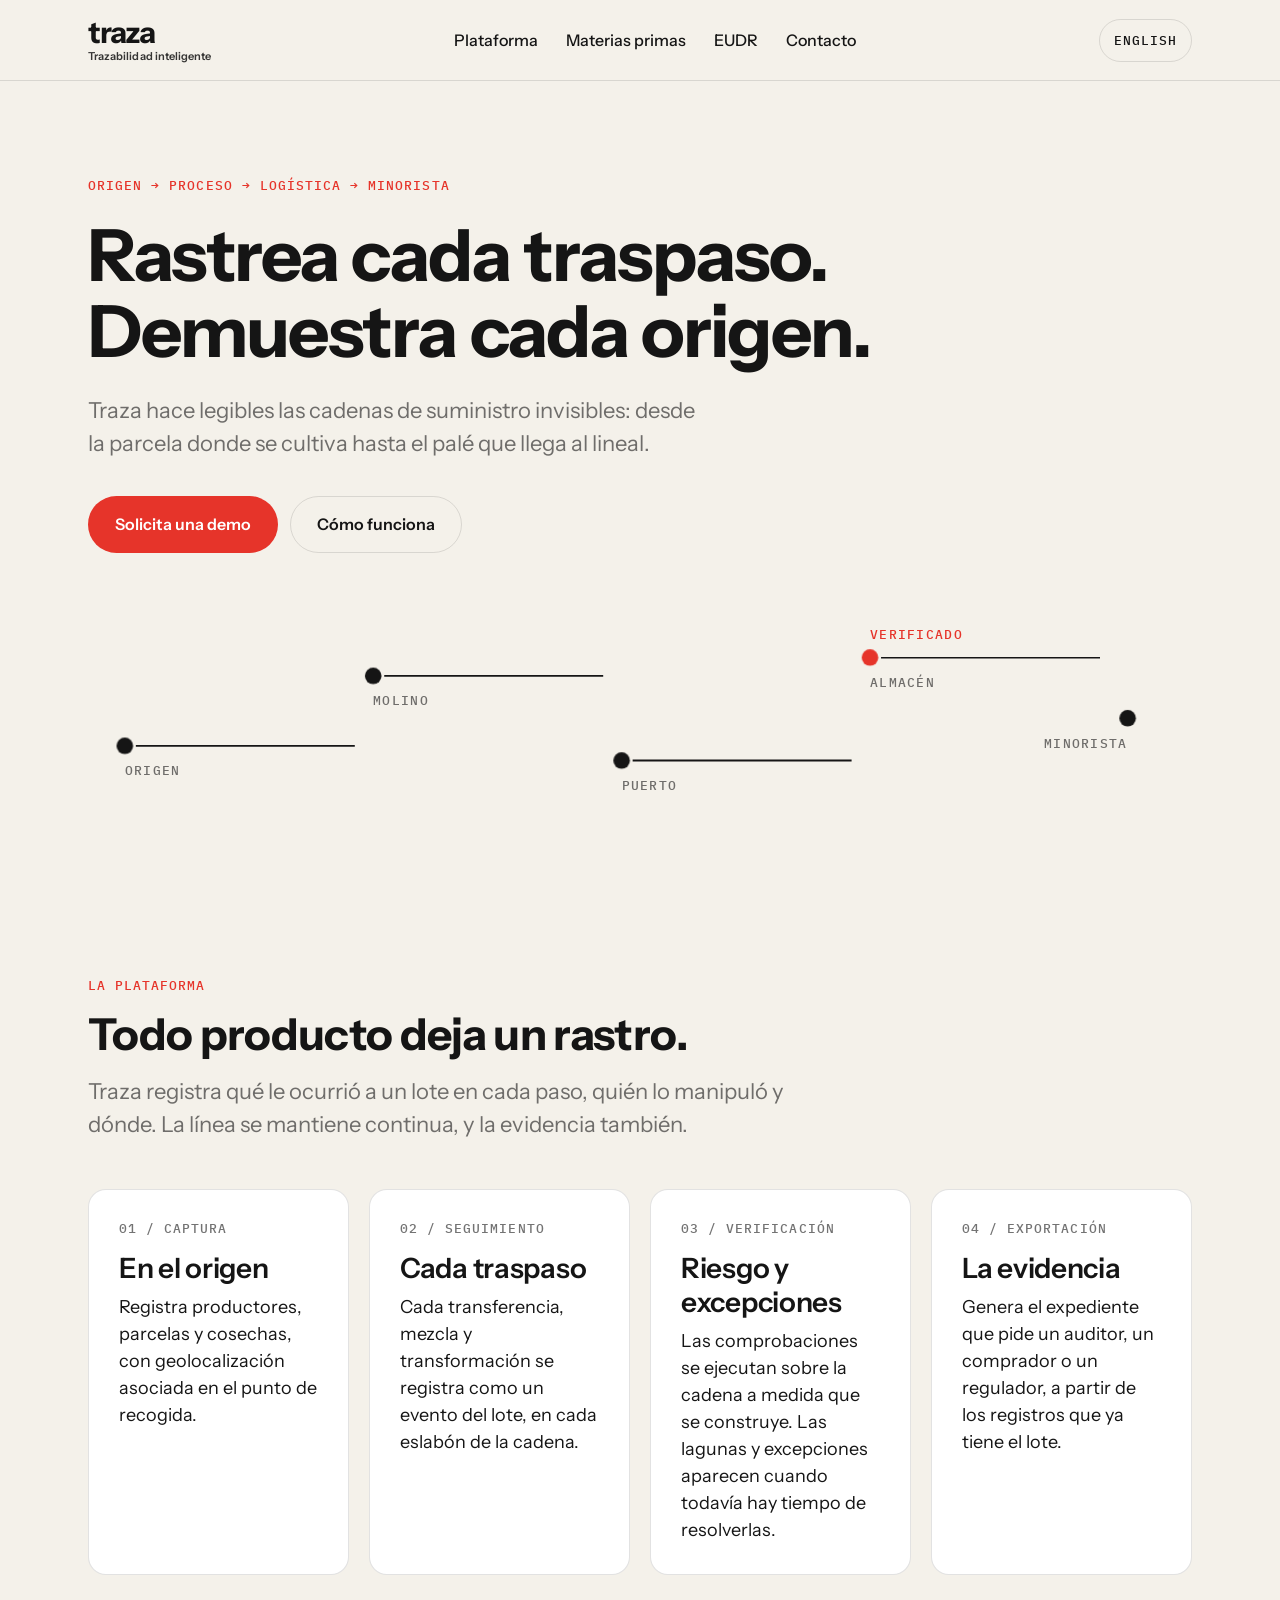
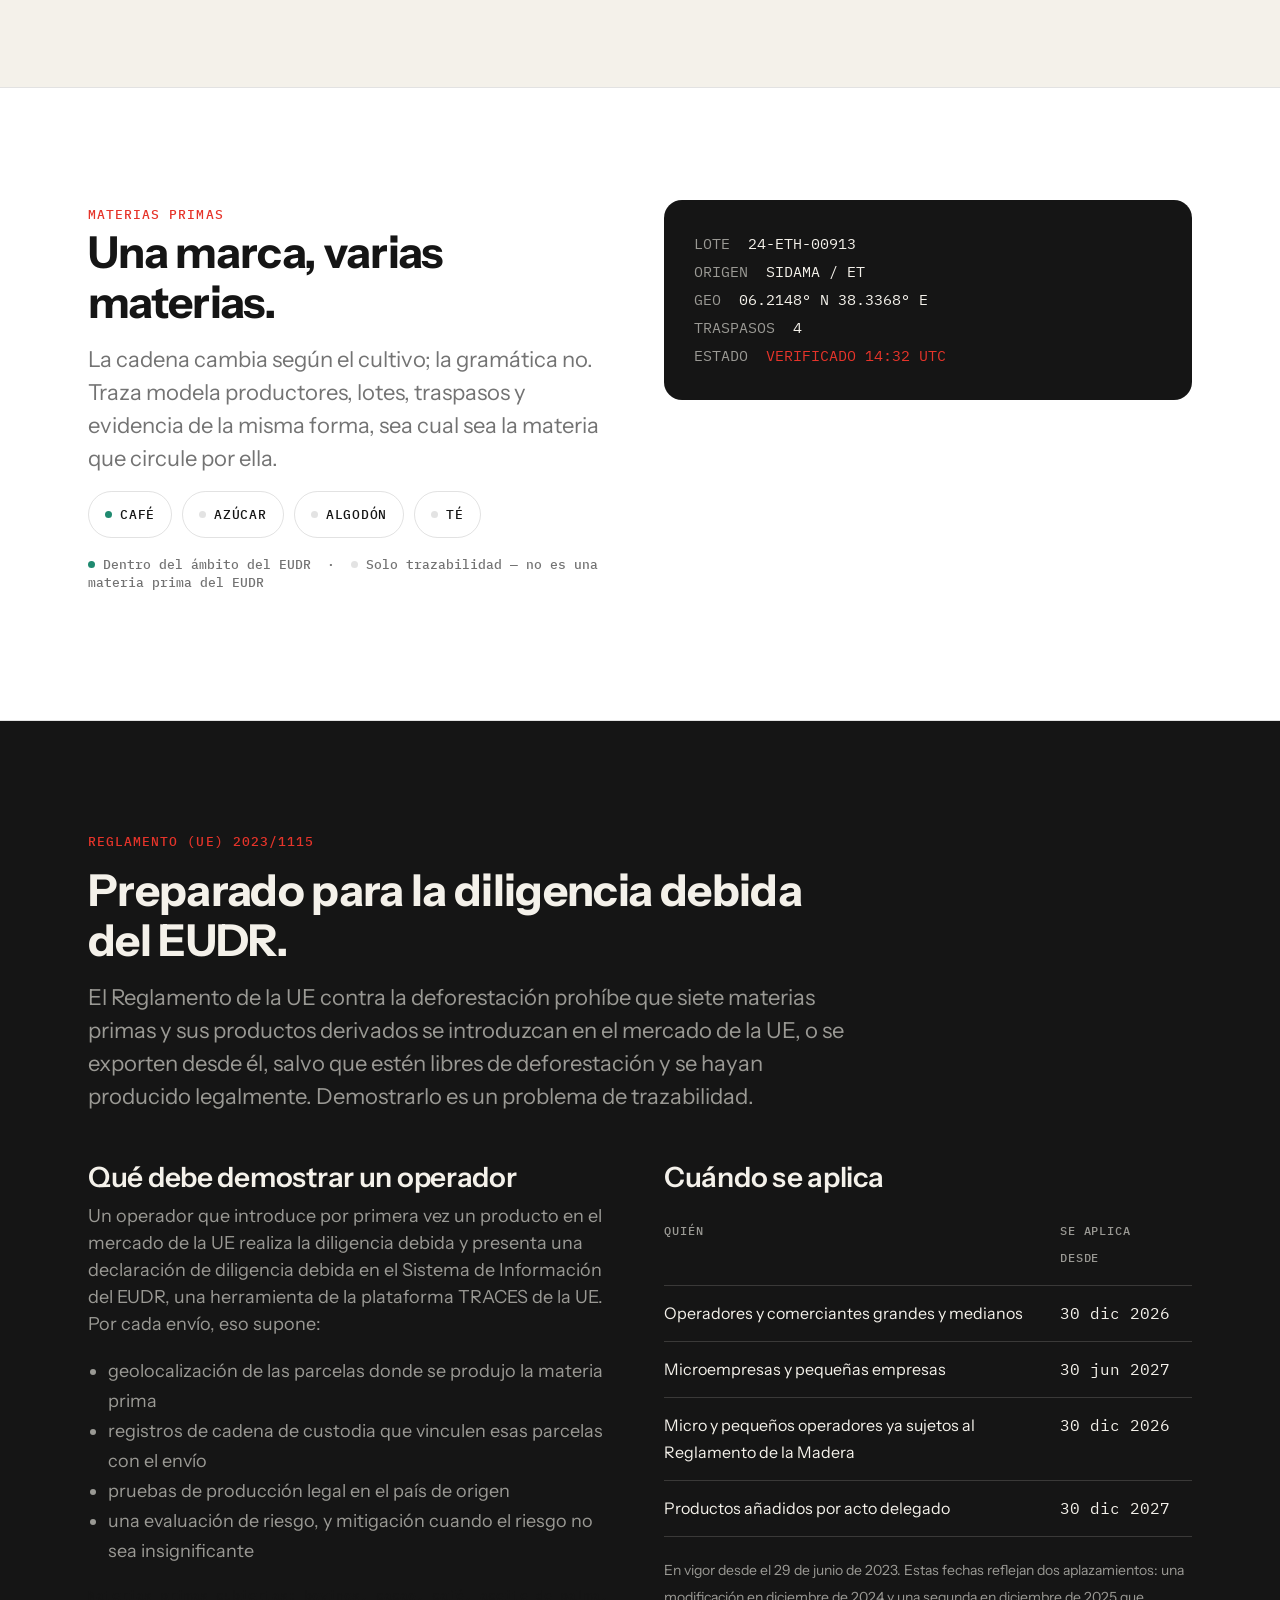
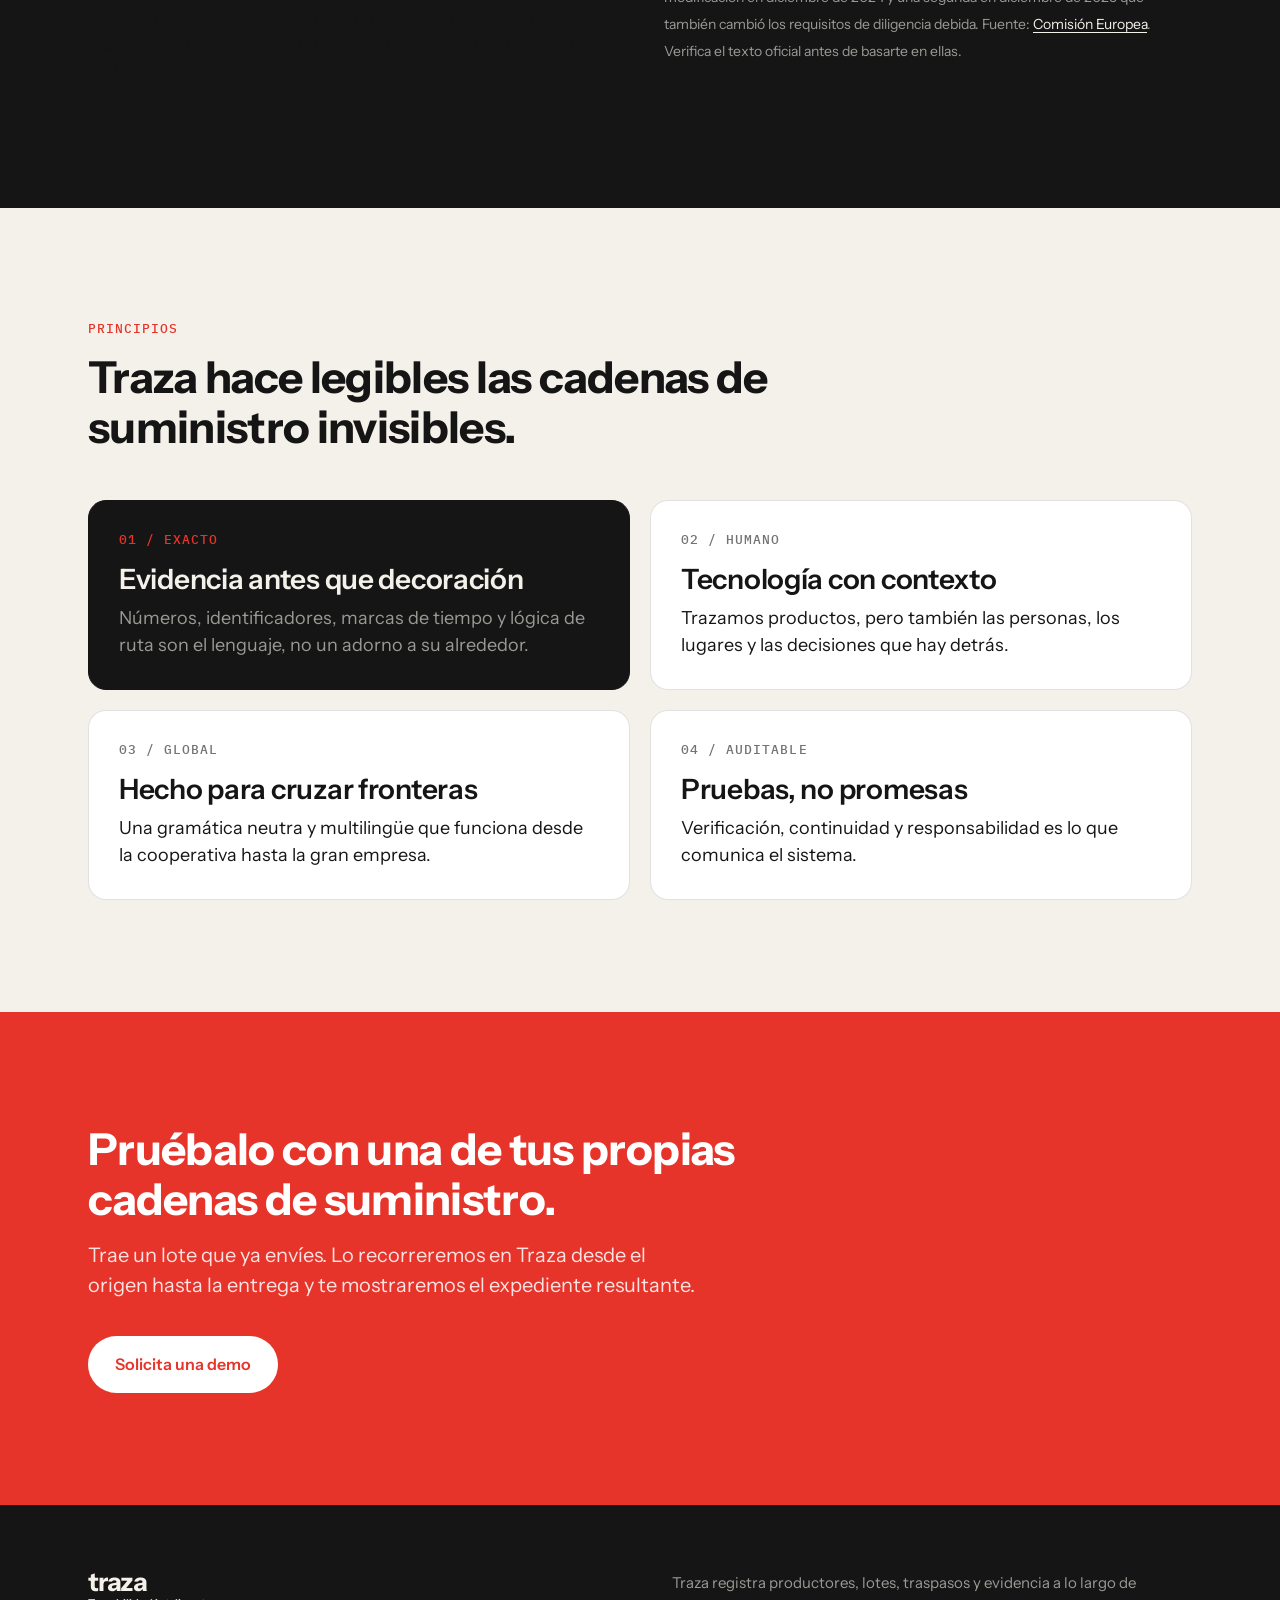
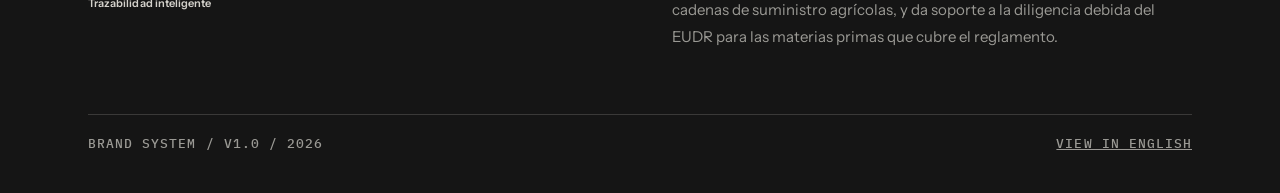
==== es/index.html @ 3a2958d3 "Add bilingual EN/ES site built on the v1.0 brand system Static, no build step. English at /, Spanish" ====
<!doctype html>
<html lang="es">
<head>
<meta charset="utf-8">
<meta name="viewport" content="width=device-width, initial-scale=1">
<title>Traza — Trazabilidad inteligente</title>
<meta name="description" content="Traza hace legibles las cadenas de suministro invisibles. Trazabilidad de producto para café, azúcar, algodón, té y más, con soporte para la diligencia debida del EUDR.">
<link rel="canonical" href="./">
<link rel="alternate" hreflang="es" href="./">
<link rel="alternate" hreflang="en" href="../">
<link rel="alternate" hreflang="x-default" href="../">
<link rel="preconnect" href="https://fonts.googleapis.com">
<link rel="preconnect" href="https://fonts.gstatic.com" crossorigin>
<link href="https://fonts.googleapis.com/css2?family=Instrument+Sans:wght@400;500;600;700&family=IBM+Plex+Mono:wght@400;500&display=swap" rel="stylesheet">
<link rel="stylesheet" href="../assets/traza.css">
</head>
<body>

<header class="nav">
  <div class="wrap nav__in">
    <a class="wordmark" href="./">traza<small>Trazabilidad inteligente</small></a>
    <nav class="nav__links">
      <a href="#plataforma">Plataforma</a>
      <a href="#materias">Materias primas</a>
      <a href="#eudr">EUDR</a>
      <a href="#contacto">Contacto</a>
    </nav>
    <a class="lang" href="../" hreflang="en" lang="en">English</a>
  </div>
</header>

<main>

  <section class="hero wrap">
    <span class="label label--red">Origen &rarr; Proceso &rarr; Log&iacute;stica &rarr; Minorista</span>
    <h1 class="display">Rastrea cada traspaso.<br>Demuestra cada origen.</h1>
    <p class="lede">Traza hace legibles las cadenas de suministro invisibles: desde la parcela donde se cultiva hasta el pal&eacute; que llega al lineal.</p>
    <div class="cta-row">
      <a class="btn btn--primary" href="#contacto">Solicita una demo</a>
      <a class="btn btn--ghost" href="#plataforma">C&oacute;mo funciona</a>
    </div>

    <div class="trace" aria-hidden="true">
      <svg viewBox="0 0 1200 200" role="presentation" preserveAspectRatio="xMidYMid meet">
        <g class="trace__g">
          <line class="trace__seg" x1="52" y1="140" x2="290" y2="140"/>
          <circle class="trace__node" cx="40" cy="140" r="9"/>
          <text class="trace__lbl" x="40" y="172">ORIGEN</text>
        </g>
        <g class="trace__g">
          <line class="trace__seg" x1="322" y1="64" x2="560" y2="64"/>
          <circle class="trace__node" cx="310" cy="64" r="9"/>
          <text class="trace__lbl" x="310" y="96">MOLINO</text>
        </g>
        <g class="trace__g">
          <line class="trace__seg" x1="592" y1="156" x2="830" y2="156"/>
          <circle class="trace__node" cx="580" cy="156" r="9"/>
          <text class="trace__lbl" x="580" y="188">PUERTO</text>
        </g>
        <g class="trace__g">
          <line class="trace__seg" x1="862" y1="44" x2="1100" y2="44"/>
          <circle class="trace__node trace__node--v" cx="850" cy="44" r="9"/>
          <text class="trace__lbl trace__lbl--v" x="850" y="24">VERIFICADO</text>
          <text class="trace__lbl" x="850" y="76">ALMAC&Eacute;N</text>
        </g>
        <g class="trace__g">
          <circle class="trace__node" cx="1130" cy="110" r="9"/>
          <text class="trace__lbl" x="1130" y="142" text-anchor="end">MINORISTA</text>
        </g>
      </svg>
    </div>
  </section>

  <section class="sec" id="plataforma">
    <div class="wrap">
      <div class="sec__head">
        <span class="label label--red">La plataforma</span>
        <h2>Todo producto deja un rastro.</h2>
        <p class="lede">Traza registra qu&eacute; le ocurri&oacute; a un lote en cada paso, qui&eacute;n lo manipul&oacute; y d&oacute;nde. La l&iacute;nea se mantiene continua, y la evidencia tambi&eacute;n.</p>
      </div>
      <div class="grid grid--4">
        <div class="card">
          <span class="label label--mut">01 / Captura</span>
          <h3>En el origen</h3>
          <p>Registra productores, parcelas y cosechas, con geolocalizaci&oacute;n asociada en el punto de recogida.</p>
        </div>
        <div class="card">
          <span class="label label--mut">02 / Seguimiento</span>
          <h3>Cada traspaso</h3>
          <p>Cada transferencia, mezcla y transformaci&oacute;n se registra como un evento del lote, en cada eslab&oacute;n de la cadena.</p>
        </div>
        <div class="card">
          <span class="label label--mut">03 / Verificaci&oacute;n</span>
          <h3>Riesgo y excepciones</h3>
          <p>Las comprobaciones se ejecutan sobre la cadena a medida que se construye. Las lagunas y excepciones aparecen cuando todav&iacute;a hay tiempo de resolverlas.</p>
        </div>
        <div class="card">
          <span class="label label--mut">04 / Exportaci&oacute;n</span>
          <h3>La evidencia</h3>
          <p>Genera el expediente que pide un auditor, un comprador o un regulador, a partir de los registros que ya tiene el lote.</p>
        </div>
      </div>
    </div>
  </section>

  <section class="sec" id="materias" style="background:#fff;border-top:1px solid var(--ink-12);border-bottom:1px solid var(--ink-12)">
    <div class="wrap">
      <div class="grid grid--2" style="gap:48px;align-items:start">
        <div>
          <span class="label label--red">Materias primas</span>
          <h2>Una marca, varias materias.</h2>
          <p class="lede">La cadena cambia seg&uacute;n el cultivo; la gram&aacute;tica no. Traza modela productores, lotes, traspasos y evidencia de la misma forma, sea cual sea la materia que circule por ella.</p>
          <div class="chips">
            <span class="chip"><span class="chip__dot dot--scope"></span>Caf&eacute;</span>
            <span class="chip"><span class="chip__dot dot--out"></span>Az&uacute;car</span>
            <span class="chip"><span class="chip__dot dot--out"></span>Algod&oacute;n</span>
            <span class="chip"><span class="chip__dot dot--out"></span>T&eacute;</span>
          </div>
          <p class="label label--mut" style="margin-top:18px;text-transform:none;letter-spacing:0">
            <span class="chip__dot dot--scope"></span>Dentro del &aacute;mbito del EUDR &nbsp;&middot;&nbsp;
            <span class="chip__dot dot--out"></span>Solo trazabilidad &mdash; no es una materia prima del EUDR
          </p>
        </div>
        <div class="evidence">
          <div><span class="k">LOTE</span> &nbsp;24-ETH-00913</div>
          <div><span class="k">ORIGEN</span> &nbsp;SIDAMA / ET</div>
          <div><span class="k">GEO</span> &nbsp;06.2148&deg; N 38.3368&deg; E</div>
          <div><span class="k">TRASPASOS</span> &nbsp;4</div>
          <div><span class="k">ESTADO</span> &nbsp;<span class="v">VERIFICADO 14:32 UTC</span></div>
        </div>
      </div>
    </div>
  </section>

  <section class="sec sec--dark" id="eudr">
    <div class="wrap">
      <div class="sec__head">
        <span class="label label--red">Reglamento (UE) 2023/1115</span>
        <h2>Preparado para la diligencia debida del EUDR.</h2>
        <p class="lede">El Reglamento de la UE contra la deforestaci&oacute;n proh&iacute;be que siete materias primas y sus productos derivados se introduzcan en el mercado de la UE, o se exporten desde &eacute;l, salvo que est&eacute;n libres de deforestaci&oacute;n y se hayan producido legalmente. Demostrarlo es un problema de trazabilidad.</p>
      </div>

      <div class="grid grid--2" style="gap:48px;align-items:start">
        <div>
          <h3>Qu&eacute; debe demostrar un operador</h3>
          <p style="color:var(--paper-60)">Un operador que introduce por primera vez un producto en el mercado de la UE realiza la diligencia debida y presenta una declaraci&oacute;n de diligencia debida en el Sistema de Informaci&oacute;n del EUDR, una herramienta de la plataforma TRACES de la UE. Por cada env&iacute;o, eso supone:</p>
          <ul style="color:var(--paper-60);padding-left:20px;line-height:30px">
            <li>geolocalizaci&oacute;n de las parcelas donde se produjo la materia prima</li>
            <li>registros de cadena de custodia que vinculen esas parcelas con el env&iacute;o</li>
            <li>pruebas de producci&oacute;n legal en el pa&iacute;s de origen</li>
            <li>una evaluaci&oacute;n de riesgo, y mitigaci&oacute;n cuando el riesgo no sea insignificante</li>
          </ul>
          <p class="label label--mut" style="text-transform:none;letter-spacing:0;line-height:24px">Materias primas cubiertas: bovinos, cacao, caf&eacute;, aceite de palma, caucho, soja y madera, adem&aacute;s de los productos derivados que figuran en el anexo I. De las materias anteriores, el caf&eacute; est&aacute; incluido.</p>
        </div>
        <div>
          <h3>Cu&aacute;ndo se aplica</h3>
          <table class="tbl">
            <thead><tr><th>Qui&eacute;n</th><th>Se aplica desde</th></tr></thead>
            <tbody>
              <tr><td>Operadores y comerciantes grandes y medianos</td><td>30 dic 2026</td></tr>
              <tr><td>Microempresas y peque&ntilde;as empresas</td><td>30 jun 2027</td></tr>
              <tr><td>Micro y peque&ntilde;os operadores ya sujetos al Reglamento de la Madera</td><td>30 dic 2026</td></tr>
              <tr><td>Productos a&ntilde;adidos por acto delegado</td><td>30 dic 2027</td></tr>
            </tbody>
          </table>
          <p class="src" style="margin-top:20px">En vigor desde el 29 de junio de 2023. Estas fechas reflejan dos aplazamientos: una modificaci&oacute;n en diciembre de 2024 y una segunda en diciembre de 2025 que tambi&eacute;n cambi&oacute; los requisitos de diligencia debida. Fuente: <a href="https://environment.ec.europa.eu/topics/forests/deforestation/regulation-deforestation-free-products_en">Comisi&oacute;n Europea</a>. Verifica el texto oficial antes de basarte en ellas.</p>
        </div>
      </div>
    </div>
  </section>

  <section class="sec">
    <div class="wrap">
      <div class="sec__head">
        <span class="label label--red">Principios</span>
        <h2>Traza hace legibles las cadenas de suministro invisibles.</h2>
      </div>
      <div class="grid grid--2">
        <div class="card card--ink">
          <span class="label label--red">01 / Exacto</span>
          <h3>Evidencia antes que decoraci&oacute;n</h3>
          <p style="color:var(--paper-60)">N&uacute;meros, identificadores, marcas de tiempo y l&oacute;gica de ruta son el lenguaje, no un adorno a su alrededor.</p>
        </div>
        <div class="card">
          <span class="label label--mut">02 / Humano</span>
          <h3>Tecnolog&iacute;a con contexto</h3>
          <p>Trazamos productos, pero tambi&eacute;n las personas, los lugares y las decisiones que hay detr&aacute;s.</p>
        </div>
        <div class="card">
          <span class="label label--mut">03 / Global</span>
          <h3>Hecho para cruzar fronteras</h3>
          <p>Una gram&aacute;tica neutra y multiling&uuml;e que funciona desde la cooperativa hasta la gran empresa.</p>
        </div>
        <div class="card">
          <span class="label label--mut">04 / Auditable</span>
          <h3>Pruebas, no promesas</h3>
          <p>Verificaci&oacute;n, continuidad y responsabilidad es lo que comunica el sistema.</p>
        </div>
      </div>
    </div>
  </section>

  <section class="sec sec--red" id="contacto">
    <div class="wrap">
      <h2 style="max-width:760px">Pru&eacute;balo con una de tus propias cadenas de suministro.</h2>
      <p style="max-width:620px;font-size:20px;line-height:30px;color:rgba(255,255,255,0.86)">Trae un lote que ya env&iacute;es. Lo recorreremos en Traza desde el origen hasta la entrega y te mostraremos el expediente resultante.</p>
      <div class="cta-row">
        <a class="btn" style="background:#fff;color:var(--traza-red)" href="mailto:hello@traza.example?subject=Solicitud%20de%20demo%20de%20Traza">Solicita una demo</a>
      </div>
    </div>
  </section>

</main>

<footer class="foot">
  <div class="wrap">
    <div class="foot__in">
      <div>
        <span class="wordmark" style="font-size:26px">traza<small>Trazabilidad inteligente</small></span>
      </div>
      <p class="foot__note">Traza registra productores, lotes, traspasos y evidencia a lo largo de cadenas de suministro agr&iacute;colas, y da soporte a la diligencia debida del EUDR para las materias primas que cubre el reglamento.</p>
    </div>
    <div class="foot__bar">
      <span class="label" style="color:var(--paper-60)">Brand system / v1.0 / 2026</span>
      <span class="label"><a href="../" hreflang="en" lang="en" style="color:var(--paper-60)">View in English</a></span>
    </div>
  </div>
</footer>

</body>
</html>
---- assets/traza.css ----
/* TRAZA — brand system v1.0 (2026)
   Colour, type scale and the Trace Line device follow the supplied deck. */

:root {
  --traza-red: #E6342A;
  --ink:       #151515;
  --paper:     #F4F1EA;
  --cobalt:    #2452FF;
  --teal:      #1F8A70;
  --ochre:     #C6922E;

  --ink-60: rgba(21, 21, 21, 0.60);
  --ink-12: rgba(21, 21, 21, 0.12);
  --paper-60: rgba(244, 241, 234, 0.60);
  --paper-16: rgba(244, 241, 234, 0.16);

  --sans: "Instrument Sans", system-ui, -apple-system, "Segoe UI", sans-serif;
  --mono: "IBM Plex Mono", ui-monospace, "SF Mono", Menlo, monospace;

  --gutter: 16px;
  --maxw: 1200px;
}

@media (min-width: 768px) { :root { --gutter: 48px; } }

*, *::before, *::after { box-sizing: border-box; }

html { -webkit-text-size-adjust: 100%; }

body {
  margin: 0;
  background: var(--paper);
  color: var(--ink);
  font-family: var(--sans);
  font-size: 18px;
  line-height: 27px;
  font-weight: 400;
  -webkit-font-smoothing: antialiased;
}

.wrap { max-width: var(--maxw); margin: 0 auto; padding: 0 var(--gutter); }

/* ---------- type scale: display 72/76, h1 44/50, h2 28/34, body 18/27, label 13/18 */

.display {
  font-size: clamp(40px, 7.4vw, 72px);
  line-height: 1.06;
  font-weight: 700;
  letter-spacing: -0.02em;
  margin: 0;
}

h2 {
  font-size: clamp(32px, 4.4vw, 44px);
  line-height: 1.14;
  font-weight: 700;
  letter-spacing: -0.015em;
  margin: 0 0 16px;
}

h3 {
  font-size: clamp(22px, 2.6vw, 28px);
  line-height: 1.21;
  font-weight: 600;
  letter-spacing: -0.01em;
  margin: 0 0 8px;
}

p { margin: 0 0 16px; }
.lede { font-size: clamp(19px, 2.1vw, 22px); line-height: 1.5; color: var(--ink-60); }

.label {
  font-family: var(--mono);
  font-size: 13px;
  line-height: 18px;
  font-weight: 500;
  letter-spacing: 0.08em;
  text-transform: uppercase;
}

.label--red { color: var(--traza-red); }
.label--mut { color: var(--ink-60); }

/* ---------- wordmark */

.wordmark {
  font-family: var(--sans);
  font-weight: 700;
  font-size: 30px;
  line-height: 1;
  letter-spacing: -0.035em;
  text-decoration: none;
  color: inherit;
  display: inline-block;
}

.wordmark small {
  display: block;
  font-size: 11px;
  font-weight: 600;
  letter-spacing: 0.005em;
  margin-top: 3px;
  opacity: 0.85;
}

/* ---------- nav */

.nav {
  position: sticky; top: 0; z-index: 20;
  background: var(--paper);
  border-bottom: 1px solid var(--ink-12);
}

.nav__in {
  display: flex; align-items: center; justify-content: space-between;
  gap: 24px; padding-top: 18px; padding-bottom: 18px;
}

.nav__links { display: none; gap: 28px; align-items: center; }
@media (min-width: 900px) { .nav__links { display: flex; } }

.nav__links a {
  color: var(--ink); text-decoration: none;
  font-size: 16px; font-weight: 500;
}
.nav__links a:hover { color: var(--traza-red); }

.lang {
  font-family: var(--mono); font-size: 13px; font-weight: 500;
  letter-spacing: 0.08em; text-transform: uppercase;
  border: 1px solid var(--ink-12); border-radius: 999px;
  padding: 7px 14px; text-decoration: none; color: var(--ink);
  white-space: nowrap;
}
.lang:hover { border-color: var(--traza-red); color: var(--traza-red); }

/* ---------- sections */

.sec { padding: clamp(64px, 10vw, 112px) 0; }
.sec--dark { background: var(--ink); color: var(--paper); }
.sec--dark h2, .sec--dark h3 { color: var(--paper); }
.sec--dark .lede { color: var(--paper-60); }
.sec--red { background: var(--traza-red); color: #fff; }
.sec--red h2 { color: #fff; }

.sec__head { max-width: 760px; margin-bottom: 48px; }
.sec__head .label { margin-bottom: 14px; display: block; }

/* ---------- hero */

.hero { padding-top: clamp(56px, 9vw, 96px); padding-bottom: clamp(40px, 6vw, 64px); }
.hero .label { display: block; margin-bottom: 22px; }
.hero .lede { max-width: 620px; margin-top: 24px; }

.cta-row { display: flex; flex-wrap: wrap; gap: 12px; margin-top: 36px; }

.btn {
  display: inline-block; text-decoration: none;
  font-size: 16px; font-weight: 600;
  padding: 14px 26px; border-radius: 999px;
  border: 1px solid transparent;
}
.btn--primary { background: var(--traza-red); color: #fff; }
.btn--primary:hover { background: #c9281f; }
.btn--ghost { border-color: var(--ink-12); color: var(--ink); }
.btn--ghost:hover { border-color: var(--ink); }

/* ---------- the trace line */

.trace { margin-top: clamp(40px, 6vw, 64px); }
.trace svg { width: 100%; height: auto; display: block; overflow: visible; }

.trace__seg { stroke: var(--ink); stroke-width: 2; }
.sec--dark .trace__seg { stroke: var(--paper); }

.trace__node { fill: var(--ink); }
.sec--dark .trace__node { fill: var(--paper); }
.trace__node--v { fill: var(--traza-red); }

.trace__lbl {
  font-family: var(--mono); font-size: 14px; font-weight: 500;
  letter-spacing: 0.1em; fill: var(--ink-60);
}

/* the svg scales with its container, so small screens need larger user units */
@media (max-width: 760px) {
  .trace__lbl { font-size: 24px; }
  .trace__node { r: 16px; }
  .trace__seg { stroke-width: 4; }
}
.sec--dark .trace__lbl { fill: var(--paper-60); }
.trace__lbl--v { fill: var(--traza-red); }

@media (prefers-reduced-motion: no-preference) {
  .trace__seg { stroke-dasharray: 240; stroke-dashoffset: 240; animation: draw 1.1s ease-out forwards; }
  .trace__node { opacity: 0; animation: pop 0.45s ease-out forwards; }
  .trace__g:nth-child(1) .trace__seg { animation-delay: 0.05s } .trace__g:nth-child(1) .trace__node { animation-delay: 0.00s }
  .trace__g:nth-child(2) .trace__seg { animation-delay: 0.30s } .trace__g:nth-child(2) .trace__node { animation-delay: 0.25s }
  .trace__g:nth-child(3) .trace__seg { animation-delay: 0.55s } .trace__g:nth-child(3) .trace__node { animation-delay: 0.50s }
  .trace__g:nth-child(4) .trace__seg { animation-delay: 0.80s } .trace__g:nth-child(4) .trace__node { animation-delay: 0.75s }
  .trace__g:nth-child(5) .trace__node { animation-delay: 1.00s }
}
@keyframes draw { to { stroke-dashoffset: 0; } }
@keyframes pop { to { opacity: 1; } }

/* ---------- grids and cards */

.grid { display: grid; gap: 20px; grid-template-columns: 1fr; }
@media (min-width: 700px) { .grid--2 { grid-template-columns: repeat(2, 1fr); } }
@media (min-width: 900px) { .grid--4 { grid-template-columns: repeat(4, 1fr); } }

.card {
  background: #fff; border-radius: 18px; padding: 30px;
  border: 1px solid var(--ink-12);
}
.card .label { display: block; margin-bottom: 14px; }
.card p:last-child { margin-bottom: 0; }

.sec--dark .card { background: #1f1f1f; border-color: var(--paper-16); }
.card--ink { background: var(--ink); color: var(--paper); border-color: var(--ink); }
.card--ink h3 { color: var(--paper); }

/* ---------- commodity chips */

.chips { display: flex; flex-wrap: wrap; gap: 10px; margin-top: 8px; }
.chip {
  font-family: var(--mono); font-size: 13px; font-weight: 500;
  letter-spacing: 0.06em; text-transform: uppercase;
  border: 1px solid var(--ink-12); border-radius: 999px; padding: 9px 16px;
}
.chip__dot { display: inline-block; width: 7px; height: 7px; border-radius: 50%; margin-right: 8px; vertical-align: 1px; }
.dot--scope { background: var(--teal); }
.dot--out   { background: var(--ink-12); }
.sec--dark .chip { border-color: var(--paper-16); }

/* ---------- evidence block */

.evidence {
  background: var(--ink); color: var(--paper);
  border-radius: 18px; padding: 30px;
  font-family: var(--mono); font-size: 15px; line-height: 28px;
}
.evidence .k { color: var(--paper-60); }
.evidence .v { color: var(--traza-red); }

/* ---------- table */

.tbl { width: 100%; border-collapse: collapse; margin-top: 8px; font-size: 16px; }
.tbl th, .tbl td { text-align: left; padding: 14px 16px 14px 0; border-bottom: 1px solid var(--paper-16); vertical-align: top; }
.tbl th { font-family: var(--mono); font-size: 12px; font-weight: 500; letter-spacing: 0.08em; text-transform: uppercase; color: var(--paper-60); }
.tbl td:last-child { font-family: var(--mono); white-space: nowrap; }

/* ---------- footer */

.foot { background: var(--ink); color: var(--paper); padding: 64px 0 40px; }
.foot a { color: var(--paper); }
.foot__in { display: flex; flex-wrap: wrap; gap: 32px; justify-content: space-between; align-items: flex-start; }
.foot__note { color: var(--paper-60); font-size: 15px; max-width: 520px; }
.foot__bar { margin-top: 48px; padding-top: 20px; border-top: 1px solid var(--paper-16); display: flex; flex-wrap: wrap; gap: 16px; justify-content: space-between; }

.src { color: var(--paper-60); font-size: 14px; }
.src a { color: var(--paper); text-decoration: underline; text-underline-offset: 3px; }

:focus-visible { outline: 3px solid var(--traza-red); outline-offset: 3px; border-radius: 4px; }
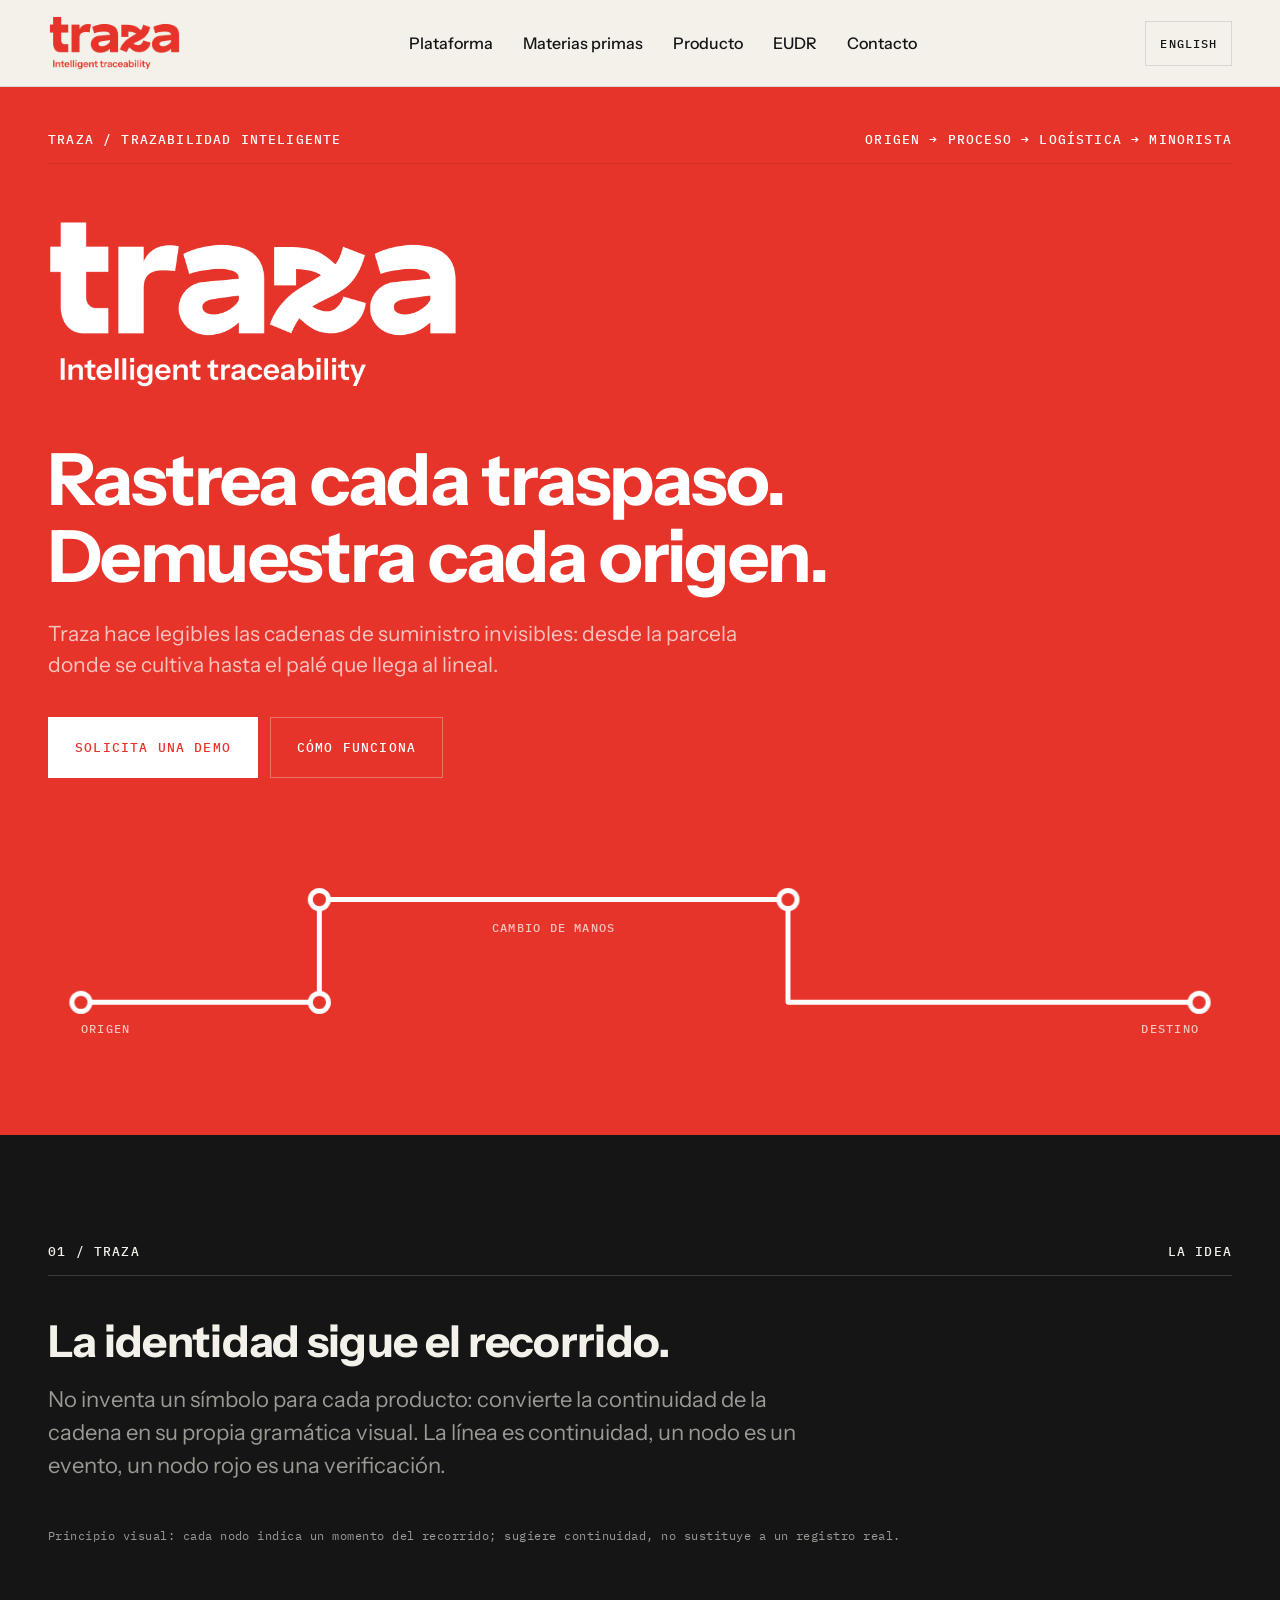
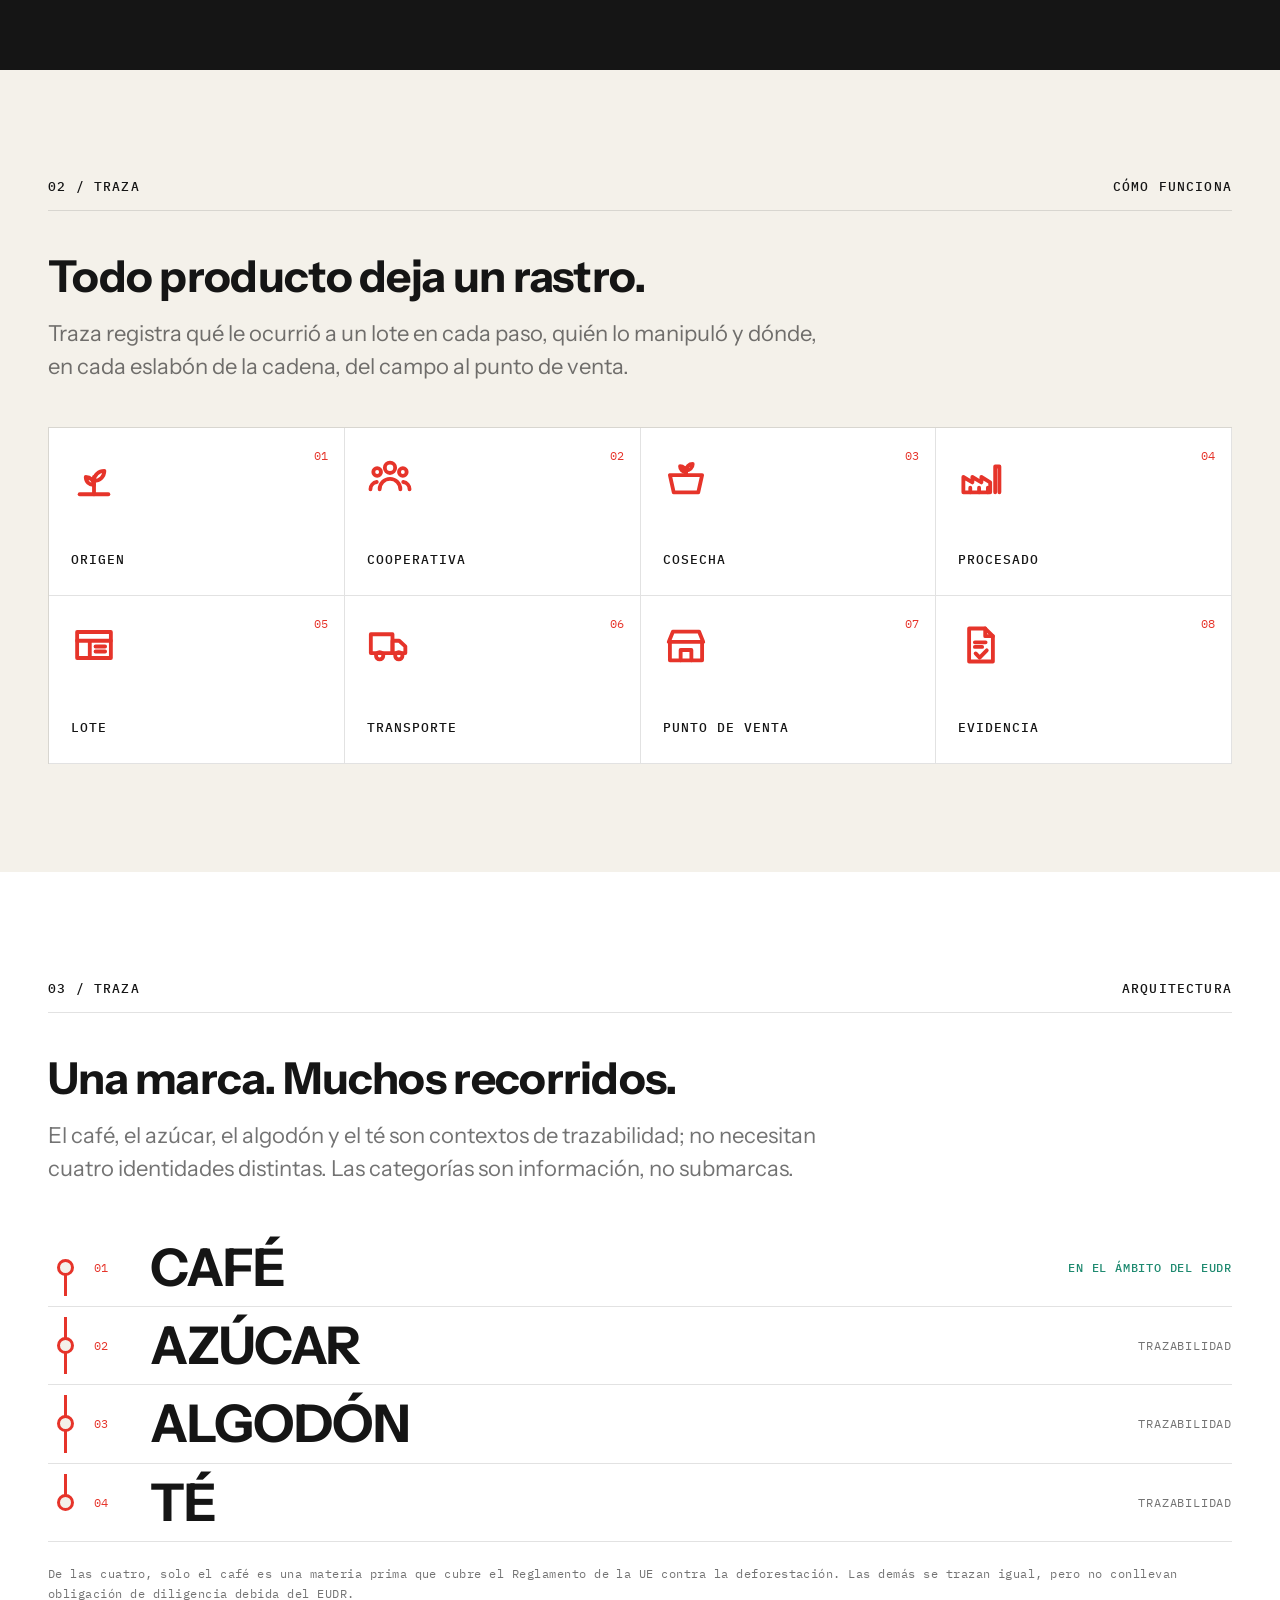
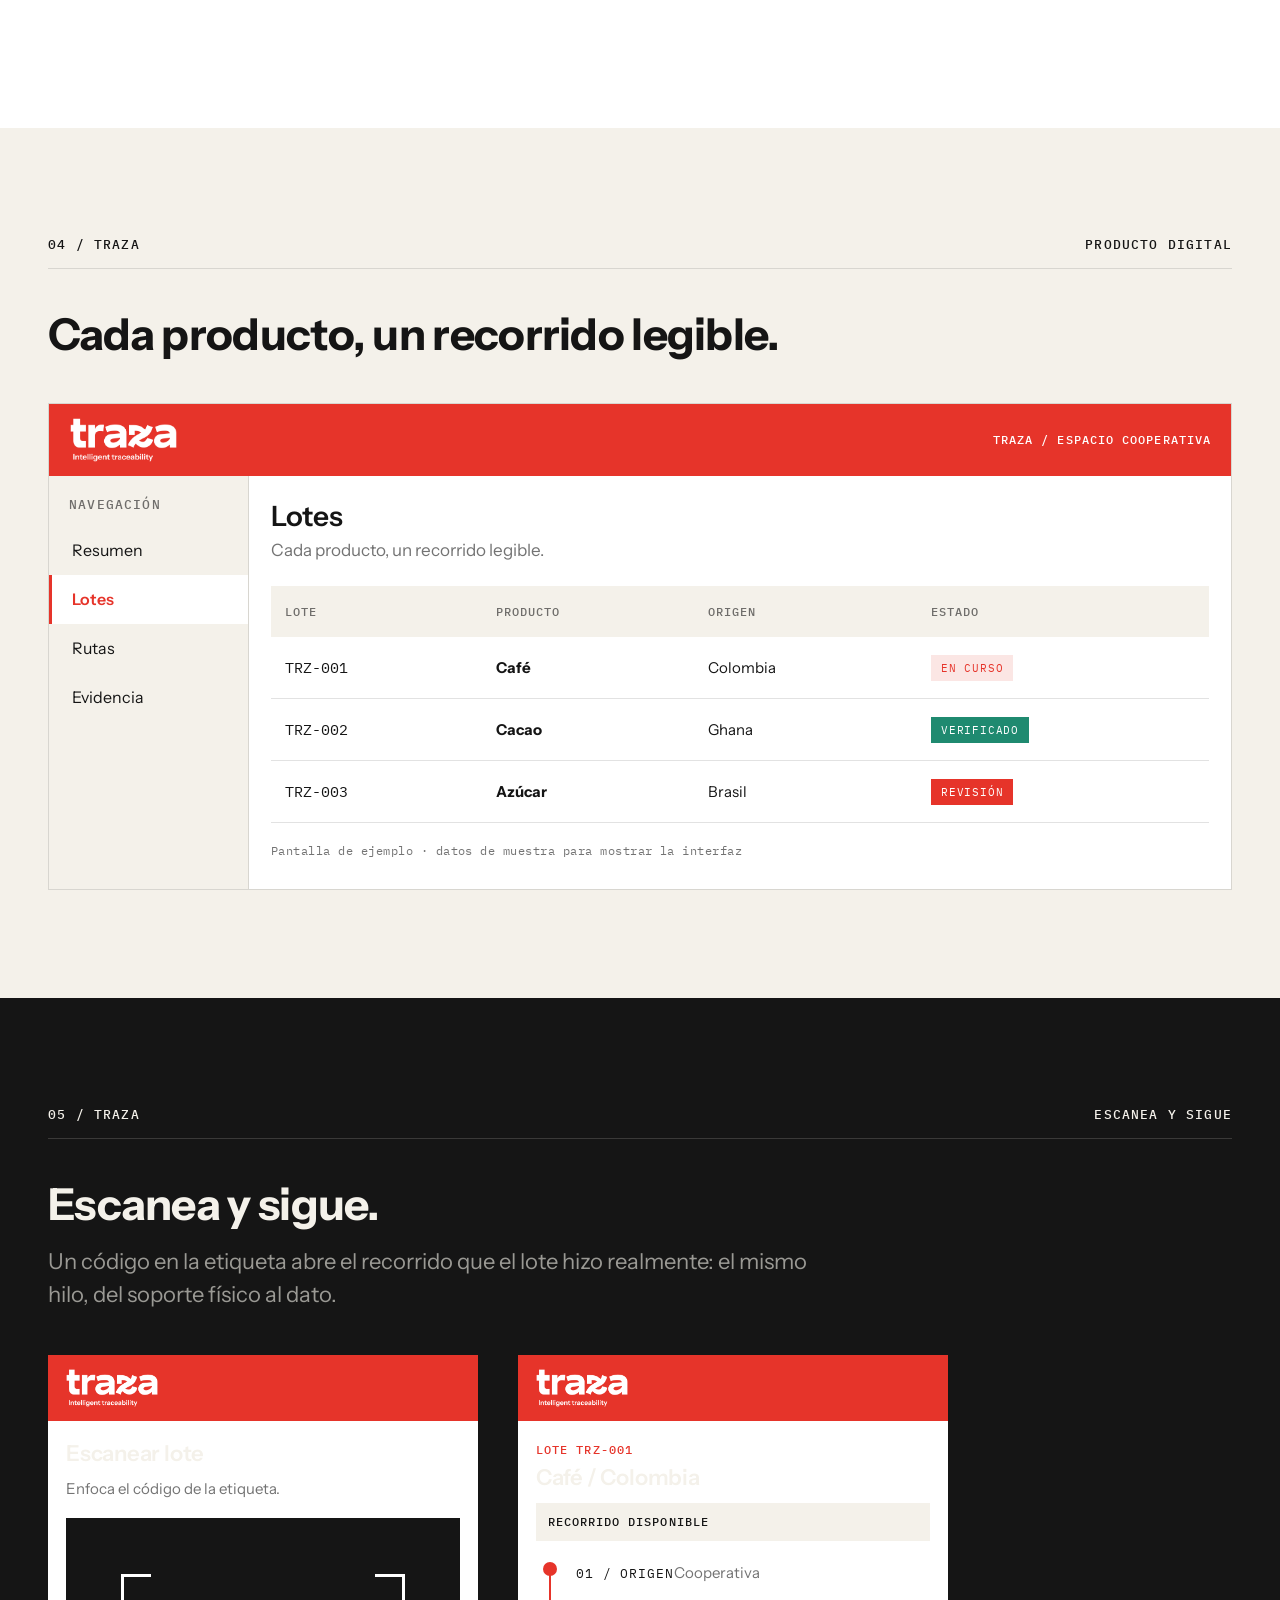
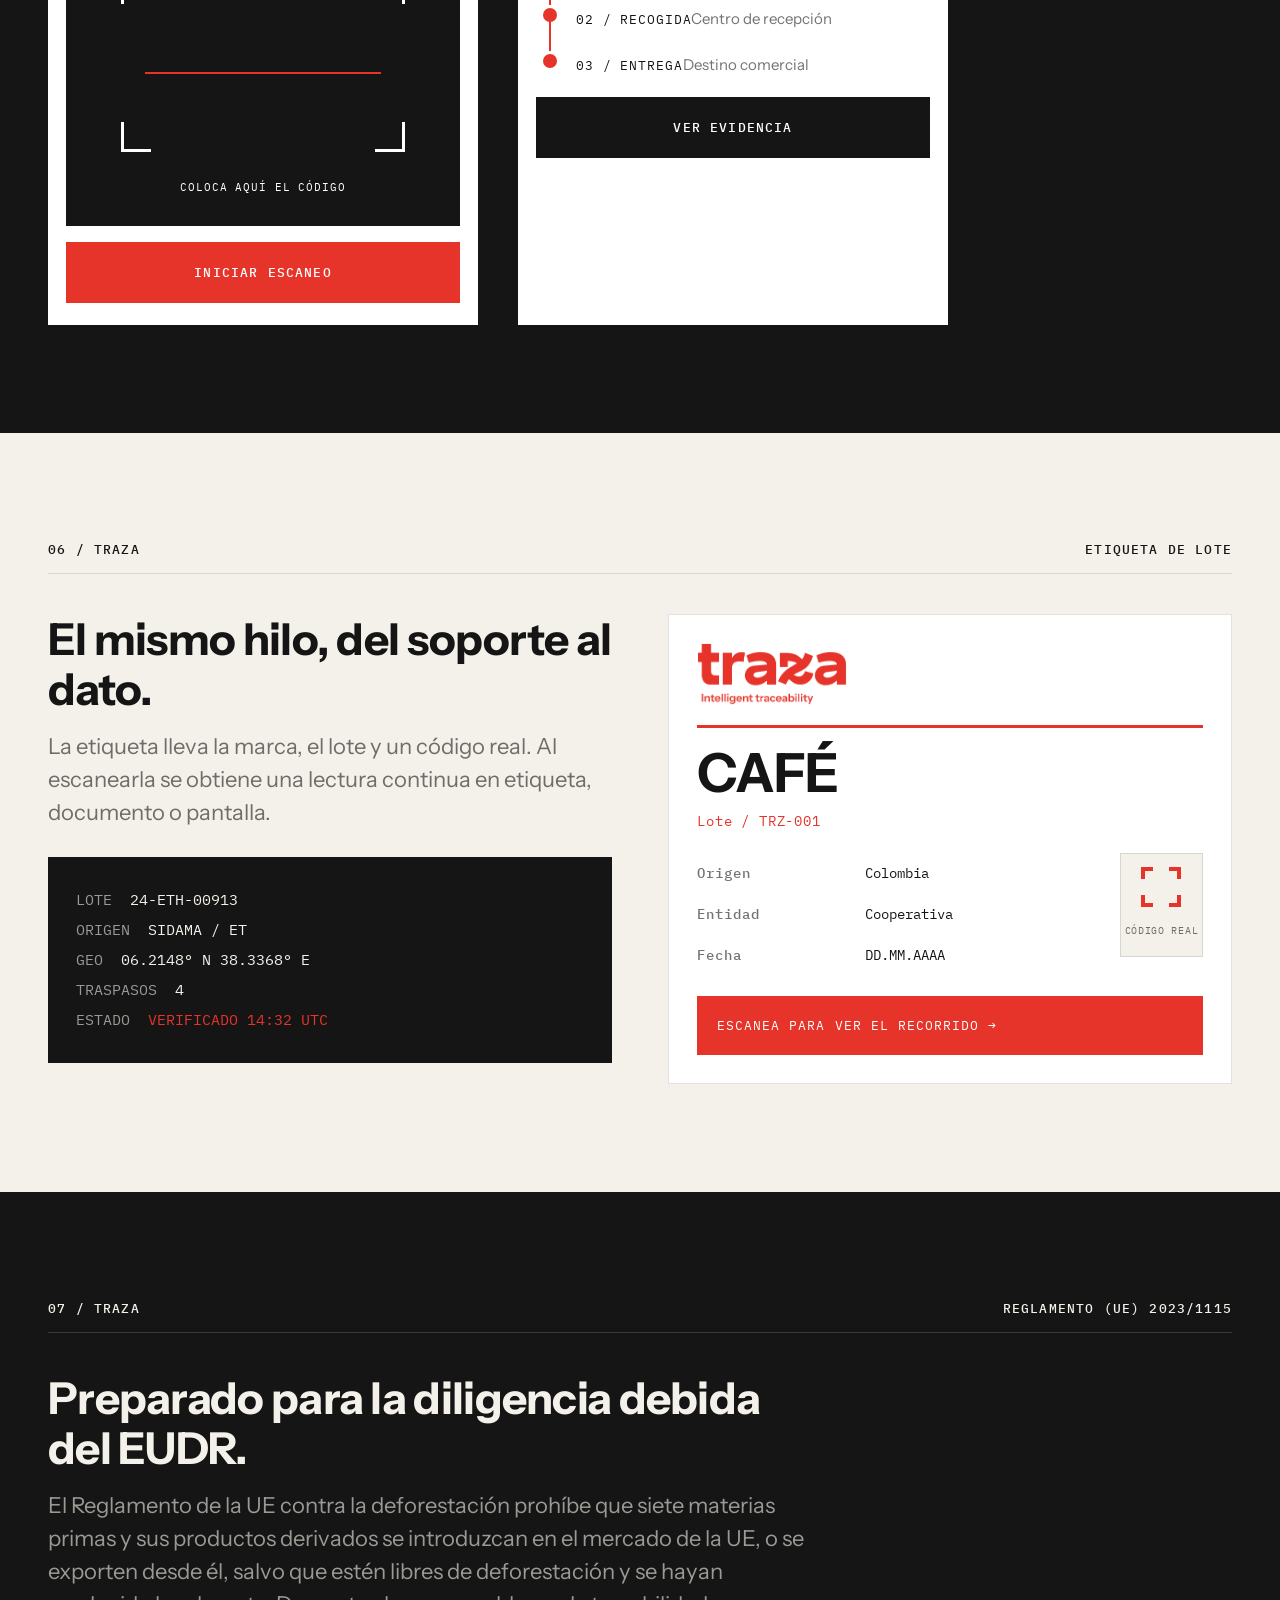
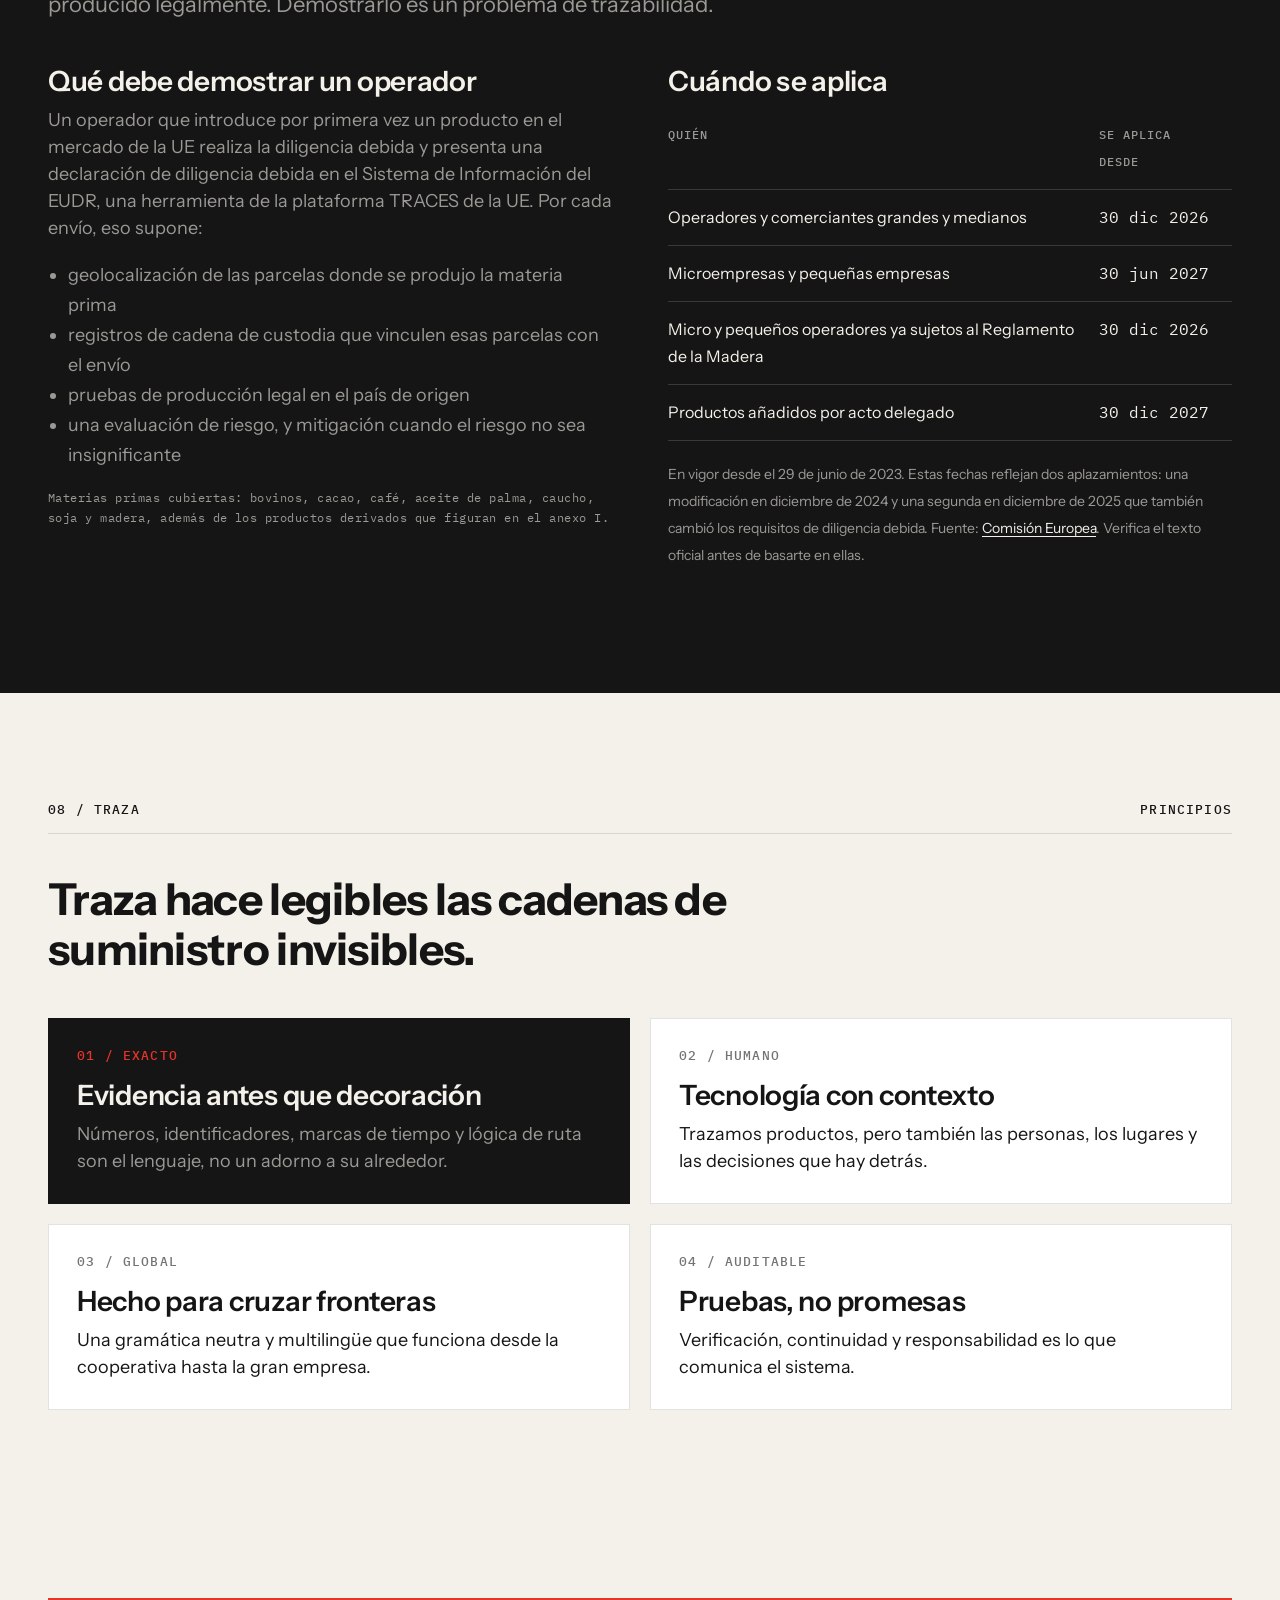
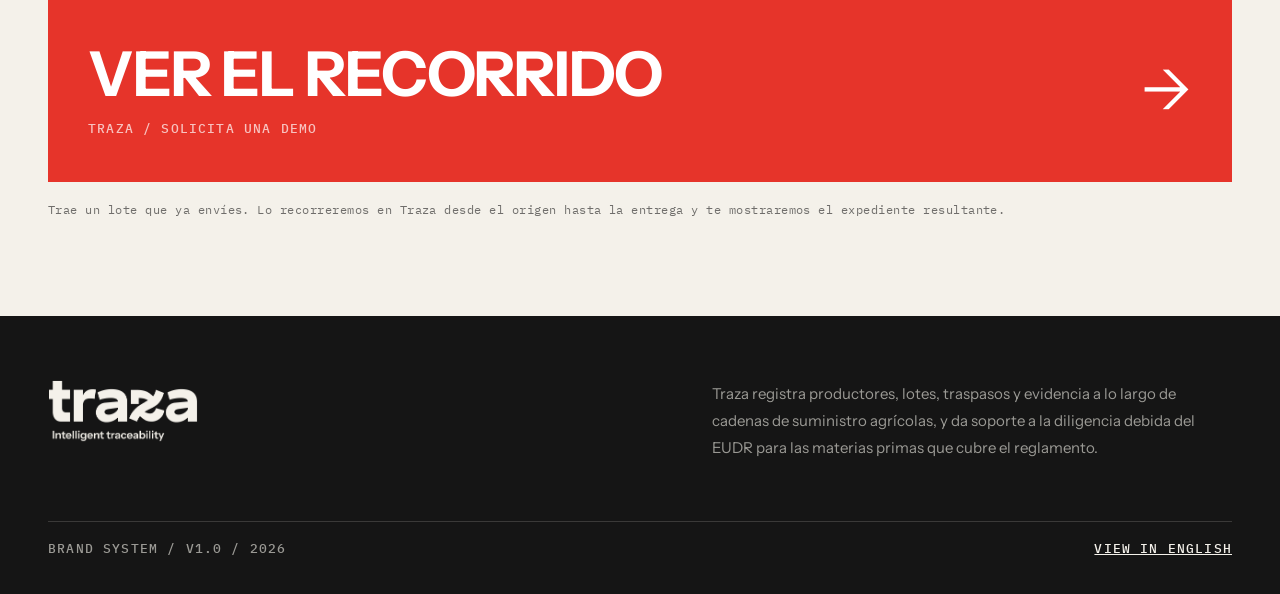
==== commit 84be4270: "Rebuild the site on the full branding deck The first pass used only the six English system slides an" ====
--- a/es/index.html
+++ b/es/index.html
@@ -9,6 +9,7 @@
 <link rel="alternate" hreflang="es" href="./">
 <link rel="alternate" hreflang="en" href="../">
 <link rel="alternate" hreflang="x-default" href="../">
+<meta name="theme-color" content="#E6342A">
 <link rel="preconnect" href="https://fonts.googleapis.com">
 <link rel="preconnect" href="https://fonts.gstatic.com" crossorigin>
 <link href="https://fonts.googleapis.com/css2?family=Instrument+Sans:wght@400;500;600;700&family=IBM+Plex+Mono:wght@400;500&display=swap" rel="stylesheet">
@@ -16,12 +17,24 @@
 </head>
 <body>
 
+<svg xmlns="http://www.w3.org/2000/svg" style="display:none" aria-hidden="true">
+<symbol id="i-origin" viewBox="0 0 24 24"><g class="icon__s"><path d="M12 21v-9"/><path d="M12 14c0-3.1 2.5-5.2 5.4-5.2C17.4 11.9 15 14 12 14Z"/><path d="M12 16.2c0-2.5-2-4.2-4.3-4.2C7.7 14.5 9.6 16.2 12 16.2Z"/><path d="M4.5 21h15"/></g></symbol>
+<symbol id="i-coop" viewBox="0 0 24 24"><g class="icon__s"><circle cx="12" cy="7.2" r="2.7"/><circle cx="5.3" cy="9.4" r="2"/><circle cx="18.7" cy="9.4" r="2"/><path d="M6.6 18.4a5.4 5.4 0 0 1 10.8 0"/><path d="M1.8 18.4a3.8 3.8 0 0 1 3.3-3.8"/><path d="M22.2 18.4a3.8 3.8 0 0 0-3.3-3.8"/></g></symbol>
+<symbol id="i-harvest" viewBox="0 0 24 24"><g class="icon__s"><path d="M3.6 11h16.8l-2 9H5.6l-2-9Z"/><path d="M12 11V7.4"/><path d="M12 8.6c0-2 1.6-3.4 3.5-3.4C15.5 7.2 13.9 8.6 12 8.6Z"/><path d="M12 9.4c0-1.7-1.4-3-3.1-3C8.9 8.1 10.3 9.4 12 9.4Z"/></g></symbol>
+<symbol id="i-process" viewBox="0 0 24 24"><g class="icon__s"><path d="M2.8 20v-8l4.7 2.8V12l4.7 2.8V12l4.6 2.8V20H2.8Z"/><path d="M19.4 20V6.5h2.2V20"/><path d="M6.4 20v-2.4M11 20v-2.4M15.6 20v-2.4"/></g></symbol>
+<symbol id="i-batch" viewBox="0 0 24 24"><g class="icon__s"><rect x="3.2" y="5.2" width="17.6" height="13.6"/><path d="M3.2 9.8h17.6M9.8 9.8v9"/><path d="M12.8 12.8h5M12.8 15.4h5"/></g></symbol>
+<symbol id="i-transport" viewBox="0 0 24 24"><g class="icon__s"><path d="M2 6.4h11.3v9.8H2z"/><path d="M13.3 9.8h3.5l3.2 2.9v3.5h-6.7z"/><circle cx="6.6" cy="17.6" r="1.9"/><circle cx="16.6" cy="17.6" r="1.9"/></g></symbol>
+<symbol id="i-pos" viewBox="0 0 24 24"><g class="icon__s"><path d="M3.6 10.4h16.8V20H3.6z"/><path d="M3 10.4 5.2 5h13.6l2.2 5.4"/><path d="M9.2 20v-5.4h5.6V20"/></g></symbol>
+<symbol id="i-evidence" viewBox="0 0 24 24"><g class="icon__s"><path d="M5.8 3.4h8.4l4 4v13.2H5.8z"/><path d="M14.2 3.4v4h4"/><path d="M8.8 10.6h5.6M8.8 13h3.8"/><path d="M9.2 16.4 11.3 18.6 15 14.8"/></g></symbol>
+</svg>
+
 <header class="nav">
   <div class="wrap nav__in">
-    <a class="wordmark" href="./">traza<small>Trazabilidad inteligente</small></a>
+    <a href="./" class="nav__brand" aria-label="Traza — inicio"><span class="logo logo--sm"></span></a>
     <nav class="nav__links">
       <a href="#plataforma">Plataforma</a>
       <a href="#materias">Materias primas</a>
+      <a href="#producto">Producto</a>
       <a href="#eudr">EUDR</a>
       <a href="#contacto">Contacto</a>
     </nav>
@@ -31,102 +44,191 @@
 
 <main>
 
-  <section class="hero wrap">
-    <span class="label label--red">Origen &rarr; Proceso &rarr; Log&iacute;stica &rarr; Minorista</span>
-    <h1 class="display">Rastrea cada traspaso.<br>Demuestra cada origen.</h1>
-    <p class="lede">Traza hace legibles las cadenas de suministro invisibles: desde la parcela donde se cultiva hasta el pal&eacute; que llega al lineal.</p>
-    <div class="cta-row">
-      <a class="btn btn--primary" href="#contacto">Solicita una demo</a>
-      <a class="btn btn--ghost" href="#plataforma">C&oacute;mo funciona</a>
-    </div>
-
-    <div class="trace" aria-hidden="true">
-      <svg viewBox="0 0 1200 200" role="presentation" preserveAspectRatio="xMidYMid meet">
-        <g class="trace__g">
-          <line class="trace__seg" x1="52" y1="140" x2="290" y2="140"/>
-          <circle class="trace__node" cx="40" cy="140" r="9"/>
-          <text class="trace__lbl" x="40" y="172">ORIGEN</text>
-        </g>
-        <g class="trace__g">
-          <line class="trace__seg" x1="322" y1="64" x2="560" y2="64"/>
-          <circle class="trace__node" cx="310" cy="64" r="9"/>
-          <text class="trace__lbl" x="310" y="96">MOLINO</text>
-        </g>
-        <g class="trace__g">
-          <line class="trace__seg" x1="592" y1="156" x2="830" y2="156"/>
-          <circle class="trace__node" cx="580" cy="156" r="9"/>
-          <text class="trace__lbl" x="580" y="188">PUERTO</text>
-        </g>
-        <g class="trace__g">
-          <line class="trace__seg" x1="862" y1="44" x2="1100" y2="44"/>
-          <circle class="trace__node trace__node--v" cx="850" cy="44" r="9"/>
-          <text class="trace__lbl trace__lbl--v" x="850" y="24">VERIFICADO</text>
-          <text class="trace__lbl" x="850" y="76">ALMAC&Eacute;N</text>
-        </g>
-        <g class="trace__g">
-          <circle class="trace__node" cx="1130" cy="110" r="9"/>
-          <text class="trace__lbl" x="1130" y="142" text-anchor="end">MINORISTA</text>
-        </g>
-      </svg>
+  <section class="hero">
+    <div class="wrap">
+      <div class="rule mono"><span>Traza / Trazabilidad inteligente</span><span>Origen → Proceso → Logística → Minorista</span></div>
+      <span class="logo logo--lg hero__brand" role="img" aria-label="Traza — trazabilidad inteligente"></span>
+      <h1 class="display">Rastrea cada traspaso. Demuestra cada origen.</h1>
+      <p class="hero__lede">Traza hace legibles las cadenas de suministro invisibles: desde la parcela donde se cultiva hasta el palé que llega al lineal.</p>
+      <div class="cta-row">
+        <a class="btn btn--light" href="#contacto">Solicita una demo</a>
+        <a class="btn btn--outline" href="#plataforma">Cómo funciona</a>
+      </div>
+
+      <div class="trace" aria-hidden="true">
+        <svg viewBox="0 0 1440 250" preserveAspectRatio="xMidYMid meet">
+          <path class="tl__path tl__path--light" d="M40 195 H330 V70 H900 V195 H1400"/>
+          <text class="tl__lbl" x="40" y="232">ORIGEN</text>
+          <text class="tl__lbl" x="615" y="110" text-anchor="middle">CAMBIO DE MANOS</text>
+          <text class="tl__lbl" x="1400" y="232" text-anchor="end">DESTINO</text>
+          <circle class="tl__node tl__node--light" cx="40" cy="195" r="11"/>
+          <circle class="tl__node tl__node--light" cx="330" cy="195" r="11"/>
+          <circle class="tl__node tl__node--light" cx="330" cy="70" r="11"/>
+          <circle class="tl__node tl__node--light" cx="900" cy="70" r="11"/>
+          <circle class="tl__node tl__node--light" cx="1400" cy="195" r="11"/>
+        </svg>
+      </div>
+    </div>
+  </section>
+
+  <section class="sec sec--dark">
+    <div class="wrap">
+      <div class="rule mono"><span>01 / Traza</span><span>La idea</span></div>
+      <div class="sec__head">
+        <h2>La identidad sigue el recorrido.</h2>
+        <p class="lede">No inventa un símbolo para cada producto: convierte la continuidad de la cadena en su propia gramática visual. La línea es continuidad, un nodo es un evento, un nodo rojo es una verificación.</p>
+      </div>
+      <p class="note">Principio visual: cada nodo indica un momento del recorrido; sugiere continuidad, no sustituye a un registro real.</p>
     </div>
   </section>
 
   <section class="sec" id="plataforma">
     <div class="wrap">
-      <div class="sec__head">
-        <span class="label label--red">La plataforma</span>
+      <div class="rule mono"><span>02 / Traza</span><span>Cómo funciona</span></div>
+      <div class="sec__head">
         <h2>Todo producto deja un rastro.</h2>
-        <p class="lede">Traza registra qu&eacute; le ocurri&oacute; a un lote en cada paso, qui&eacute;n lo manipul&oacute; y d&oacute;nde. La l&iacute;nea se mantiene continua, y la evidencia tambi&eacute;n.</p>
-      </div>
-      <div class="grid grid--4">
-        <div class="card">
-          <span class="label label--mut">01 / Captura</span>
-          <h3>En el origen</h3>
-          <p>Registra productores, parcelas y cosechas, con geolocalizaci&oacute;n asociada en el punto de recogida.</p>
-        </div>
-        <div class="card">
-          <span class="label label--mut">02 / Seguimiento</span>
-          <h3>Cada traspaso</h3>
-          <p>Cada transferencia, mezcla y transformaci&oacute;n se registra como un evento del lote, en cada eslab&oacute;n de la cadena.</p>
-        </div>
-        <div class="card">
-          <span class="label label--mut">03 / Verificaci&oacute;n</span>
-          <h3>Riesgo y excepciones</h3>
-          <p>Las comprobaciones se ejecutan sobre la cadena a medida que se construye. Las lagunas y excepciones aparecen cuando todav&iacute;a hay tiempo de resolverlas.</p>
-        </div>
-        <div class="card">
-          <span class="label label--mut">04 / Exportaci&oacute;n</span>
-          <h3>La evidencia</h3>
-          <p>Genera el expediente que pide un auditor, un comprador o un regulador, a partir de los registros que ya tiene el lote.</p>
-        </div>
-      </div>
-    </div>
-  </section>
-
-  <section class="sec" id="materias" style="background:#fff;border-top:1px solid var(--ink-12);border-bottom:1px solid var(--ink-12)">
-    <div class="wrap">
-      <div class="grid grid--2" style="gap:48px;align-items:start">
+        <p class="lede">Traza registra qué le ocurrió a un lote en cada paso, quién lo manipuló y dónde, en cada eslabón de la cadena, del campo al punto de venta.</p>
+      </div>
+      <div class="icons">
+        <div class="icon"><span class="icon__n">01</span><svg><use href="#i-origin"/></svg><span class="icon__lbl">Origen</span></div>
+        <div class="icon"><span class="icon__n">02</span><svg><use href="#i-coop"/></svg><span class="icon__lbl">Cooperativa</span></div>
+        <div class="icon"><span class="icon__n">03</span><svg><use href="#i-harvest"/></svg><span class="icon__lbl">Cosecha</span></div>
+        <div class="icon"><span class="icon__n">04</span><svg><use href="#i-process"/></svg><span class="icon__lbl">Procesado</span></div>
+        <div class="icon"><span class="icon__n">05</span><svg><use href="#i-batch"/></svg><span class="icon__lbl">Lote</span></div>
+        <div class="icon"><span class="icon__n">06</span><svg><use href="#i-transport"/></svg><span class="icon__lbl">Transporte</span></div>
+        <div class="icon"><span class="icon__n">07</span><svg><use href="#i-pos"/></svg><span class="icon__lbl">Punto de venta</span></div>
+        <div class="icon"><span class="icon__n">08</span><svg><use href="#i-evidence"/></svg><span class="icon__lbl">Evidencia</span></div>
+      </div>
+    </div>
+  </section>
+
+  <section class="sec sec--white" id="materias">
+    <div class="wrap">
+      <div class="rule mono"><span>03 / Traza</span><span>Arquitectura</span></div>
+      <div class="sec__head">
+        <h2>Una marca. Muchos recorridos.</h2>
+        <p class="lede">El café, el azúcar, el algodón y el té son contextos de trazabilidad; no necesitan cuatro identidades distintas. Las categorías son información, no submarcas.</p>
+      </div>
+      <div class="journey">
+        <div class="journey__row"><span class="journey__rail"><span class="journey__dot"></span></span><span class="journey__n">01</span><span class="journey__name">Café</span><span class="journey__tag"><b>En el ámbito del EUDR</b></span></div>
+        <div class="journey__row"><span class="journey__rail"><span class="journey__dot"></span></span><span class="journey__n">02</span><span class="journey__name">Azúcar</span><span class="journey__tag">Trazabilidad</span></div>
+        <div class="journey__row"><span class="journey__rail"><span class="journey__dot"></span></span><span class="journey__n">03</span><span class="journey__name">Algodón</span><span class="journey__tag">Trazabilidad</span></div>
+        <div class="journey__row"><span class="journey__rail"><span class="journey__dot"></span></span><span class="journey__n">04</span><span class="journey__name">Té</span><span class="journey__tag">Trazabilidad</span></div>
+      </div>
+      <p class="note" style="margin-top:22px">De las cuatro, solo el café es una materia prima que cubre el Reglamento de la UE contra la deforestación. Las demás se trazan igual, pero no conllevan obligación de diligencia debida del EUDR.</p>
+    </div>
+  </section>
+
+  <section class="sec" id="producto">
+    <div class="wrap">
+      <div class="rule mono"><span>04 / Traza</span><span>Producto digital</span></div>
+      <div class="sec__head"><h2>Cada producto, un recorrido legible.</h2></div>
+
+      <div class="app">
+        <div class="app__bar">
+          <span class="logo logo--sm" style="width:108px" role="img" aria-label="Traza"></span>
+          <span class="mono" style="font-size:12px">Traza / Espacio cooperativa</span>
+        </div>
+        <div class="app__body">
+          <nav class="app__nav">
+            <span class="label">Navegación</span>
+            <a href="#producto">Resumen</a>
+            <a href="#producto" class="is-on">Lotes</a>
+            <a href="#producto">Rutas</a>
+            <a href="#producto">Evidencia</a>
+          </nav>
+          <div class="app__main">
+            <h3 style="margin-bottom:4px">Lotes</h3>
+            <p class="lede" style="font-size:17px;margin-bottom:22px">Cada producto, un recorrido legible.</p>
+            <table class="app__tbl">
+              <thead><tr><th>Lote</th><th>Producto</th><th>Origen</th><th>Estado</th></tr></thead>
+              <tbody>
+                <tr><td>TRZ-001</td><td><strong>Café</strong></td><td>Colombia</td><td><span class="pill pill--prog">En curso</span></td></tr>
+                <tr><td>TRZ-002</td><td><strong>Cacao</strong></td><td>Ghana</td><td><span class="pill pill--ver">Verificado</span></td></tr>
+                <tr><td>TRZ-003</td><td><strong>Azúcar</strong></td><td>Brasil</td><td><span class="pill pill--rev">Revisión</span></td></tr>
+              </tbody>
+            </table>
+            <p class="note" style="margin:18px 0 0">Pantalla de ejemplo · datos de muestra para mostrar la interfaz</p>
+          </div>
+        </div>
+      </div>
+    </div>
+  </section>
+
+  <section class="sec sec--dark">
+    <div class="wrap">
+      <div class="rule mono"><span>05 / Traza</span><span>Escanea y sigue</span></div>
+      <div class="sec__head">
+        <h2>Escanea y sigue.</h2>
+        <p class="lede">Un código en la etiqueta abre el recorrido que el lote hizo realmente: el mismo hilo, del soporte físico al dato.</p>
+      </div>
+      <div class="scan">
+        <div class="card-app">
+          <div class="card-app__bar"><span class="logo" style="width:92px" role="img" aria-label="Traza"></span></div>
+          <div class="card-app__body">
+            <h3 style="font-size:22px">Escanear lote</h3>
+            <p style="color:var(--ink-60);font-size:15px;margin:0">Enfoca el código de la etiqueta.</p>
+            <div class="frame">
+              <span class="frame__c tl"></span><span class="frame__c tr"></span>
+              <span class="frame__c bl"></span><span class="frame__c br"></span>
+              <span class="frame__scan"></span>
+              <span class="frame__t">COLOCA AQUÍ EL CÓDIGO</span>
+            </div>
+            <a class="btn btn--red" style="display:block;text-align:center" href="#contacto">Iniciar escaneo</a>
+          </div>
+        </div>
+        <div class="card-app">
+          <div class="card-app__bar"><span class="logo" style="width:92px" role="img" aria-label="Traza"></span></div>
+          <div class="card-app__body">
+            <p class="mono" style="color:var(--red);font-size:12px;margin:0 0 6px">Lote TRZ-001</p>
+            <h3 style="font-size:22px">Café / Colombia</h3>
+            <p class="mono" style="background:var(--paper);padding:10px 12px;font-size:11.5px;margin:12px 0 0">Recorrido disponible</p>
+            <ul class="route">
+              <li><b></b><span><span class="n">01 / Origen</span><span class="d">Cooperativa</span></span></li>
+              <li><b></b><span><span class="n">02 / Recogida</span><span class="d">Centro de recepción</span></span></li>
+              <li><b></b><span><span class="n">03 / Entrega</span><span class="d">Destino comercial</span></span></li>
+            </ul>
+            <a class="btn btn--ink" style="display:block;text-align:center" href="#eudr">Ver evidencia</a>
+          </div>
+        </div>
+      </div>
+    </div>
+  </section>
+
+  <section class="sec">
+    <div class="wrap">
+      <div class="rule mono"><span>06 / Traza</span><span>Etiqueta de lote</span></div>
+      <div class="split">
         <div>
-          <span class="label label--red">Materias primas</span>
-          <h2>Una marca, varias materias.</h2>
-          <p class="lede">La cadena cambia seg&uacute;n el cultivo; la gram&aacute;tica no. Traza modela productores, lotes, traspasos y evidencia de la misma forma, sea cual sea la materia que circule por ella.</p>
-          <div class="chips">
-            <span class="chip"><span class="chip__dot dot--scope"></span>Caf&eacute;</span>
-            <span class="chip"><span class="chip__dot dot--out"></span>Az&uacute;car</span>
-            <span class="chip"><span class="chip__dot dot--out"></span>Algod&oacute;n</span>
-            <span class="chip"><span class="chip__dot dot--out"></span>T&eacute;</span>
-          </div>
-          <p class="label label--mut" style="margin-top:18px;text-transform:none;letter-spacing:0">
-            <span class="chip__dot dot--scope"></span>Dentro del &aacute;mbito del EUDR &nbsp;&middot;&nbsp;
-            <span class="chip__dot dot--out"></span>Solo trazabilidad &mdash; no es una materia prima del EUDR
-          </p>
-        </div>
-        <div class="evidence">
-          <div><span class="k">LOTE</span> &nbsp;24-ETH-00913</div>
-          <div><span class="k">ORIGEN</span> &nbsp;SIDAMA / ET</div>
-          <div><span class="k">GEO</span> &nbsp;06.2148&deg; N 38.3368&deg; E</div>
-          <div><span class="k">TRASPASOS</span> &nbsp;4</div>
-          <div><span class="k">ESTADO</span> &nbsp;<span class="v">VERIFICADO 14:32 UTC</span></div>
+          <h2>El mismo hilo, del soporte al dato.</h2>
+          <p class="lede">La etiqueta lleva la marca, el lote y un código real. Al escanearla se obtiene una lectura continua en etiqueta, documento o pantalla.</p>
+          <div class="evidence" style="margin-top:28px">
+            <div><span class="k">LOTE</span> &nbsp;24-ETH-00913</div>
+            <div><span class="k">ORIGEN</span> &nbsp;SIDAMA / ET</div>
+            <div><span class="k">GEO</span> &nbsp;06.2148&deg; N 38.3368&deg; E</div>
+            <div><span class="k">TRASPASOS</span> &nbsp;4</div>
+            <div><span class="k">ESTADO</span> &nbsp;<span class="v">VERIFICADO 14:32 UTC</span></div>
+          </div>
+        </div>
+        <div class="lbl">
+          <span class="logo lbl__brand" style="width:150px" role="img" aria-label="Traza"></span>
+          <div class="lbl__rule"></div>
+          <p class="lbl__big">Café</p>
+          <p class="lbl__sub">Lote / TRZ-001</p>
+          <div style="display:flex;gap:20px;align-items:flex-start;justify-content:space-between">
+            <table class="lbl__kv">
+              <tr><th>Origen</th><td>Colombia</td></tr>
+              <tr><th>Entidad</th><td>Cooperativa</td></tr>
+              <tr><th>Fecha</th><td>DD.MM.AAAA</td></tr>
+            </table>
+            <div class="lbl__code" aria-hidden="true">
+              <svg width="44" height="44" viewBox="0 0 44 44" fill="none" stroke="#E6342A" stroke-width="4">
+                <path d="M4 14V4h10M30 4h10v10M40 30v10H30M14 40H4V30"/>
+              </svg>
+              <span>CÓDIGO REAL</span>
+            </div>
+          </div>
+          <a class="lbl__cta" href="#contacto">Escanea para ver el recorrido →</a>
         </div>
       </div>
     </div>
@@ -134,36 +236,36 @@
 
   <section class="sec sec--dark" id="eudr">
     <div class="wrap">
-      <div class="sec__head">
-        <span class="label label--red">Reglamento (UE) 2023/1115</span>
+      <div class="rule mono"><span>07 / Traza</span><span>Reglamento (UE) 2023/1115</span></div>
+      <div class="sec__head">
         <h2>Preparado para la diligencia debida del EUDR.</h2>
-        <p class="lede">El Reglamento de la UE contra la deforestaci&oacute;n proh&iacute;be que siete materias primas y sus productos derivados se introduzcan en el mercado de la UE, o se exporten desde &eacute;l, salvo que est&eacute;n libres de deforestaci&oacute;n y se hayan producido legalmente. Demostrarlo es un problema de trazabilidad.</p>
-      </div>
-
-      <div class="grid grid--2" style="gap:48px;align-items:start">
+        <p class="lede">El Reglamento de la UE contra la deforestación prohíbe que siete materias primas y sus productos derivados se introduzcan en el mercado de la UE, o se exporten desde él, salvo que estén libres de deforestación y se hayan producido legalmente. Demostrarlo es un problema de trazabilidad.</p>
+      </div>
+
+      <div class="split">
         <div>
-          <h3>Qu&eacute; debe demostrar un operador</h3>
-          <p style="color:var(--paper-60)">Un operador que introduce por primera vez un producto en el mercado de la UE realiza la diligencia debida y presenta una declaraci&oacute;n de diligencia debida en el Sistema de Informaci&oacute;n del EUDR, una herramienta de la plataforma TRACES de la UE. Por cada env&iacute;o, eso supone:</p>
+          <h3>Qué debe demostrar un operador</h3>
+          <p style="color:var(--paper-60)">Un operador que introduce por primera vez un producto en el mercado de la UE realiza la diligencia debida y presenta una declaración de diligencia debida en el Sistema de Información del EUDR, una herramienta de la plataforma TRACES de la UE. Por cada envío, eso supone:</p>
           <ul style="color:var(--paper-60);padding-left:20px;line-height:30px">
-            <li>geolocalizaci&oacute;n de las parcelas donde se produjo la materia prima</li>
-            <li>registros de cadena de custodia que vinculen esas parcelas con el env&iacute;o</li>
-            <li>pruebas de producci&oacute;n legal en el pa&iacute;s de origen</li>
-            <li>una evaluaci&oacute;n de riesgo, y mitigaci&oacute;n cuando el riesgo no sea insignificante</li>
+            <li>geolocalización de las parcelas donde se produjo la materia prima</li>
+            <li>registros de cadena de custodia que vinculen esas parcelas con el envío</li>
+            <li>pruebas de producción legal en el país de origen</li>
+            <li>una evaluación de riesgo, y mitigación cuando el riesgo no sea insignificante</li>
           </ul>
-          <p class="label label--mut" style="text-transform:none;letter-spacing:0;line-height:24px">Materias primas cubiertas: bovinos, cacao, caf&eacute;, aceite de palma, caucho, soja y madera, adem&aacute;s de los productos derivados que figuran en el anexo I. De las materias anteriores, el caf&eacute; est&aacute; incluido.</p>
+          <p class="note">Materias primas cubiertas: bovinos, cacao, café, aceite de palma, caucho, soja y madera, además de los productos derivados que figuran en el anexo I.</p>
         </div>
         <div>
-          <h3>Cu&aacute;ndo se aplica</h3>
+          <h3>Cuándo se aplica</h3>
           <table class="tbl">
-            <thead><tr><th>Qui&eacute;n</th><th>Se aplica desde</th></tr></thead>
+            <thead><tr><th>Quién</th><th>Se aplica desde</th></tr></thead>
             <tbody>
               <tr><td>Operadores y comerciantes grandes y medianos</td><td>30 dic 2026</td></tr>
-              <tr><td>Microempresas y peque&ntilde;as empresas</td><td>30 jun 2027</td></tr>
-              <tr><td>Micro y peque&ntilde;os operadores ya sujetos al Reglamento de la Madera</td><td>30 dic 2026</td></tr>
-              <tr><td>Productos a&ntilde;adidos por acto delegado</td><td>30 dic 2027</td></tr>
+              <tr><td>Microempresas y pequeñas empresas</td><td>30 jun 2027</td></tr>
+              <tr><td>Micro y pequeños operadores ya sujetos al Reglamento de la Madera</td><td>30 dic 2026</td></tr>
+              <tr><td>Productos añadidos por acto delegado</td><td>30 dic 2027</td></tr>
             </tbody>
           </table>
-          <p class="src" style="margin-top:20px">En vigor desde el 29 de junio de 2023. Estas fechas reflejan dos aplazamientos: una modificaci&oacute;n en diciembre de 2024 y una segunda en diciembre de 2025 que tambi&eacute;n cambi&oacute; los requisitos de diligencia debida. Fuente: <a href="https://environment.ec.europa.eu/topics/forests/deforestation/regulation-deforestation-free-products_en">Comisi&oacute;n Europea</a>. Verifica el texto oficial antes de basarte en ellas.</p>
+          <p class="src" style="margin-top:20px">En vigor desde el 29 de junio de 2023. Estas fechas reflejan dos aplazamientos: una modificación en diciembre de 2024 y una segunda en diciembre de 2025 que también cambió los requisitos de diligencia debida. Fuente: <a href="https://environment.ec.europa.eu/topics/forests/deforestation/regulation-deforestation-free-products_en">Comisión Europea</a>. Verifica el texto oficial antes de basarte en ellas.</p>
         </div>
       </div>
     </div>
@@ -171,42 +273,29 @@
 
   <section class="sec">
     <div class="wrap">
-      <div class="sec__head">
-        <span class="label label--red">Principios</span>
-        <h2>Traza hace legibles las cadenas de suministro invisibles.</h2>
-      </div>
+      <div class="rule mono"><span>08 / Traza</span><span>Principios</span></div>
+      <div class="sec__head"><h2>Traza hace legibles las cadenas de suministro invisibles.</h2></div>
       <div class="grid grid--2">
-        <div class="card card--ink">
-          <span class="label label--red">01 / Exacto</span>
-          <h3>Evidencia antes que decoraci&oacute;n</h3>
-          <p style="color:var(--paper-60)">N&uacute;meros, identificadores, marcas de tiempo y l&oacute;gica de ruta son el lenguaje, no un adorno a su alrededor.</p>
-        </div>
-        <div class="card">
-          <span class="label label--mut">02 / Humano</span>
-          <h3>Tecnolog&iacute;a con contexto</h3>
-          <p>Trazamos productos, pero tambi&eacute;n las personas, los lugares y las decisiones que hay detr&aacute;s.</p>
-        </div>
-        <div class="card">
-          <span class="label label--mut">03 / Global</span>
-          <h3>Hecho para cruzar fronteras</h3>
-          <p>Una gram&aacute;tica neutra y multiling&uuml;e que funciona desde la cooperativa hasta la gran empresa.</p>
-        </div>
-        <div class="card">
-          <span class="label label--mut">04 / Auditable</span>
-          <h3>Pruebas, no promesas</h3>
-          <p>Verificaci&oacute;n, continuidad y responsabilidad es lo que comunica el sistema.</p>
-        </div>
-      </div>
-    </div>
-  </section>
-
-  <section class="sec sec--red" id="contacto">
-    <div class="wrap">
-      <h2 style="max-width:760px">Pru&eacute;balo con una de tus propias cadenas de suministro.</h2>
-      <p style="max-width:620px;font-size:20px;line-height:30px;color:rgba(255,255,255,0.86)">Trae un lote que ya env&iacute;es. Lo recorreremos en Traza desde el origen hasta la entrega y te mostraremos el expediente resultante.</p>
-      <div class="cta-row">
-        <a class="btn" style="background:#fff;color:var(--traza-red)" href="mailto:hello@traza.example?subject=Solicitud%20de%20demo%20de%20Traza">Solicita una demo</a>
-      </div>
+        <div class="card card--ink"><span class="label label--red">01 / Exacto</span><h3>Evidencia antes que decoración</h3><p>Números, identificadores, marcas de tiempo y lógica de ruta son el lenguaje, no un adorno a su alrededor.</p></div>
+        <div class="card"><span class="label label--mut">02 / Humano</span><h3>Tecnología con contexto</h3><p>Trazamos productos, pero también las personas, los lugares y las decisiones que hay detrás.</p></div>
+        <div class="card"><span class="label label--mut">03 / Global</span><h3>Hecho para cruzar fronteras</h3><p>Una gramática neutra y multilingüe que funciona desde la cooperativa hasta la gran empresa.</p></div>
+        <div class="card"><span class="label label--mut">04 / Auditable</span><h3>Pruebas, no promesas</h3><p>Verificación, continuidad y responsabilidad es lo que comunica el sistema.</p></div>
+      </div>
+    </div>
+  </section>
+
+  <section id="contacto">
+    <div class="wrap" style="padding-top:clamp(50px,7vw,80px);padding-bottom:clamp(50px,7vw,80px)">
+      <a href="mailto:hello@traza.example?subject=Solicitud%20de%20demo%20de%20Traza" style="text-decoration:none;color:inherit">
+        <div class="sign" style="background:var(--red);color:#fff">
+          <div>
+            <p class="sign__t">Ver el recorrido</p>
+            <p class="mono" style="margin:14px 0 0;color:var(--white-70)">Traza / Solicita una demo</p>
+          </div>
+          <span class="sign__a" aria-hidden="true">→</span>
+        </div>
+      </a>
+      <p class="note" style="margin-top:18px">Trae un lote que ya envíes. Lo recorreremos en Traza desde el origen hasta la entrega y te mostraremos el expediente resultante.</p>
     </div>
   </section>
 
@@ -215,14 +304,12 @@
 <footer class="foot">
   <div class="wrap">
     <div class="foot__in">
-      <div>
-        <span class="wordmark" style="font-size:26px">traza<small>Trazabilidad inteligente</small></span>
-      </div>
-      <p class="foot__note">Traza registra productores, lotes, traspasos y evidencia a lo largo de cadenas de suministro agr&iacute;colas, y da soporte a la diligencia debida del EUDR para las materias primas que cubre el reglamento.</p>
-    </div>
-    <div class="foot__bar">
-      <span class="label" style="color:var(--paper-60)">Brand system / v1.0 / 2026</span>
-      <span class="label"><a href="../" hreflang="en" lang="en" style="color:var(--paper-60)">View in English</a></span>
+      <span class="logo" style="width:150px" role="img" aria-label="Traza — trazabilidad inteligente"></span>
+      <p class="foot__note">Traza registra productores, lotes, traspasos y evidencia a lo largo de cadenas de suministro agrícolas, y da soporte a la diligencia debida del EUDR para las materias primas que cubre el reglamento.</p>
+    </div>
+    <div class="foot__bar mono">
+      <span>Brand system / v1.0 / 2026</span>
+      <span><a href="../" hreflang="en" lang="en">View in English</a></span>
     </div>
   </div>
 </footer>
--- a/assets/traza.css
+++ b/assets/traza.css
@@ -1,264 +1,295 @@
-/* TRAZA — brand system v1.0 (2026)
-   Colour, type scale and the Trace Line device follow the supplied deck. */
+/* ==========================================================================
+   TRAZA — implementation of the brand proposal deck (v1.0, Sept 2026)
+   Colour, type, the trace line, chain icons and application layouts follow
+   "BRANDING CAFE". The deck is marked PROPOSAL / PENDING APPROVAL.
+   ========================================================================== */
 
 :root {
-  --traza-red: #E6342A;
-  --ink:       #151515;
-  --paper:     #F4F1EA;
-  --cobalt:    #2452FF;
-  --teal:      #1F8A70;
-  --ochre:     #C6922E;
-
-  --ink-60: rgba(21, 21, 21, 0.60);
-  --ink-12: rgba(21, 21, 21, 0.12);
-  --paper-60: rgba(244, 241, 234, 0.60);
-  --paper-16: rgba(244, 241, 234, 0.16);
+  --red:    #E6342A;   /* TRAZA RED  — primary signal   */
+  --ink:    #151515;   /* INK        — type, dark fields */
+  --paper:  #F4F1EA;   /* PAPER      — warm neutral      */
+  --cobalt: #2452FF;   /* logistics / movement           */
+  --teal:   #1F8A70;   /* verified / resolved            */
+  --ochre:  #C6922E;   /* processing / attention         */
+
+  --ink-60:   rgba(21,21,21,.60);
+  --ink-30:   rgba(21,21,21,.30);
+  --ink-12:   rgba(21,21,21,.12);
+  --paper-60: rgba(244,241,234,.60);
+  --paper-16: rgba(244,241,234,.16);
+  --white-70: rgba(255,255,255,.70);
+  --white-30: rgba(255,255,255,.30);
 
   --sans: "Instrument Sans", system-ui, -apple-system, "Segoe UI", sans-serif;
   --mono: "IBM Plex Mono", ui-monospace, "SF Mono", Menlo, monospace;
 
   --gutter: 16px;
-  --maxw: 1200px;
-}
-
+  --maxw: 1280px;
+}
 @media (min-width: 768px) { :root { --gutter: 48px; } }
 
-*, *::before, *::after { box-sizing: border-box; }
-
+*,*::before,*::after { box-sizing: border-box; }
 html { -webkit-text-size-adjust: 100%; }
-
 body {
-  margin: 0;
-  background: var(--paper);
-  color: var(--ink);
-  font-family: var(--sans);
-  font-size: 18px;
-  line-height: 27px;
-  font-weight: 400;
+  margin: 0; background: var(--paper); color: var(--ink);
+  font-family: var(--sans); font-size: 18px; line-height: 27px;
   -webkit-font-smoothing: antialiased;
 }
-
-.wrap { max-width: var(--maxw); margin: 0 auto; padding: 0 var(--gutter); }
-
-/* ---------- type scale: display 72/76, h1 44/50, h2 28/34, body 18/27, label 13/18 */
-
-.display {
-  font-size: clamp(40px, 7.4vw, 72px);
-  line-height: 1.06;
-  font-weight: 700;
-  letter-spacing: -0.02em;
-  margin: 0;
-}
-
-h2 {
-  font-size: clamp(32px, 4.4vw, 44px);
-  line-height: 1.14;
-  font-weight: 700;
-  letter-spacing: -0.015em;
-  margin: 0 0 16px;
-}
-
-h3 {
-  font-size: clamp(22px, 2.6vw, 28px);
-  line-height: 1.21;
-  font-weight: 600;
-  letter-spacing: -0.01em;
-  margin: 0 0 8px;
-}
-
+img, svg { max-width: 100%; }
+
+.wrap { max-width: var(--maxw); margin: 0 auto; padding-left: var(--gutter); padding-right: var(--gutter); }
+
+/* ---------- type scale (deck: 72/76, 44/50, 28/34, 18/27, 13/18) --------- */
+
+.display { font-size: clamp(40px,7.2vw,72px); line-height:1.06; font-weight:700; letter-spacing:-.022em; margin:0; }
+h2 { font-size: clamp(30px,4.4vw,44px); line-height:1.14; font-weight:700; letter-spacing:-.016em; margin:0 0 16px; }
+h3 { font-size: clamp(21px,2.5vw,28px); line-height:1.21; font-weight:600; letter-spacing:-.01em; margin:0 0 8px; }
 p { margin: 0 0 16px; }
-.lede { font-size: clamp(19px, 2.1vw, 22px); line-height: 1.5; color: var(--ink-60); }
-
-.label {
-  font-family: var(--mono);
-  font-size: 13px;
-  line-height: 18px;
-  font-weight: 500;
-  letter-spacing: 0.08em;
-  text-transform: uppercase;
-}
-
-.label--red { color: var(--traza-red); }
+.lede { font-size: clamp(19px,2vw,22px); line-height:1.5; color: var(--ink-60); }
+
+.mono, .label {
+  font-family: var(--mono); font-size:13px; line-height:18px; font-weight:500;
+  letter-spacing:.09em; text-transform: uppercase;
+}
+.label--red { color: var(--red); }
 .label--mut { color: var(--ink-60); }
 
-/* ---------- wordmark */
-
-.wordmark {
-  font-family: var(--sans);
-  font-weight: 700;
-  font-size: 30px;
-  line-height: 1;
-  letter-spacing: -0.035em;
-  text-decoration: none;
-  color: inherit;
-  display: inline-block;
-}
-
-.wordmark small {
-  display: block;
-  font-size: 11px;
-  font-weight: 600;
-  letter-spacing: 0.005em;
-  margin-top: 3px;
-  opacity: 0.85;
-}
-
-/* ---------- nav */
-
-.nav {
-  position: sticky; top: 0; z-index: 20;
-  background: var(--paper);
-  border-bottom: 1px solid var(--ink-12);
-}
-
-.nav__in {
-  display: flex; align-items: center; justify-content: space-between;
-  gap: 24px; padding-top: 18px; padding-bottom: 18px;
-}
-
-.nav__links { display: none; gap: 28px; align-items: center; }
-@media (min-width: 900px) { .nav__links { display: flex; } }
-
-.nav__links a {
-  color: var(--ink); text-decoration: none;
-  font-size: 16px; font-weight: 500;
-}
-.nav__links a:hover { color: var(--traza-red); }
-
+/* ---------- the mark: alpha asset painted with currentColor -------------- */
+
+.logo {
+  display: block; width: 168px; aspect-ratio: 650 / 268;
+  background-color: currentColor;
+  -webkit-mask: url(traza-lockup.png) no-repeat center / contain;
+          mask: url(traza-lockup.png) no-repeat center / contain;
+}
+.logo--mark { aspect-ratio: 650 / 186;
+  -webkit-mask-image: url(traza-wordmark.png); mask-image: url(traza-wordmark.png); }
+.logo--sm { width: 132px; }
+.logo--lg { width: clamp(220px, 32vw, 420px); }
+
+/* ---------- deck header rule: "NN / TRACE" ------ "CONTEXT" -------------- */
+
+.rule {
+  display:flex; justify-content:space-between; gap:16px;
+  padding-bottom:14px; margin-bottom:40px;
+  border-bottom:1px solid var(--ink-12);
+}
+.sec--dark .rule, .sec--red .rule { border-bottom-color: var(--paper-16); }
+.sec--red .rule { border-bottom-color: var(--white-30); }
+
+/* ---------- nav ---------------------------------------------------------- */
+
+.nav { position:sticky; top:0; z-index:30; background:var(--paper); border-bottom:1px solid var(--ink-12); }
+.nav__in { display:flex; align-items:center; justify-content:space-between; gap:24px; padding-top:16px; padding-bottom:16px; }
+.nav__brand { color: var(--red); display:block; }
+.nav__links { display:none; gap:30px; align-items:center; }
+@media (min-width: 940px) { .nav__links { display:flex; } }
+.nav__links a { color:var(--ink); text-decoration:none; font-size:16px; font-weight:500; }
+.nav__links a:hover { color:var(--red); }
 .lang {
-  font-family: var(--mono); font-size: 13px; font-weight: 500;
-  letter-spacing: 0.08em; text-transform: uppercase;
-  border: 1px solid var(--ink-12); border-radius: 999px;
-  padding: 7px 14px; text-decoration: none; color: var(--ink);
-  white-space: nowrap;
-}
-.lang:hover { border-color: var(--traza-red); color: var(--traza-red); }
-
-/* ---------- sections */
-
-.sec { padding: clamp(64px, 10vw, 112px) 0; }
-.sec--dark { background: var(--ink); color: var(--paper); }
-.sec--dark h2, .sec--dark h3 { color: var(--paper); }
-.sec--dark .lede { color: var(--paper-60); }
-.sec--red { background: var(--traza-red); color: #fff; }
-.sec--red h2 { color: #fff; }
-
-.sec__head { max-width: 760px; margin-bottom: 48px; }
-.sec__head .label { margin-bottom: 14px; display: block; }
-
-/* ---------- hero */
-
-.hero { padding-top: clamp(56px, 9vw, 96px); padding-bottom: clamp(40px, 6vw, 64px); }
-.hero .label { display: block; margin-bottom: 22px; }
-.hero .lede { max-width: 620px; margin-top: 24px; }
-
-.cta-row { display: flex; flex-wrap: wrap; gap: 12px; margin-top: 36px; }
-
-.btn {
-  display: inline-block; text-decoration: none;
-  font-size: 16px; font-weight: 600;
-  padding: 14px 26px; border-radius: 999px;
-  border: 1px solid transparent;
-}
-.btn--primary { background: var(--traza-red); color: #fff; }
-.btn--primary:hover { background: #c9281f; }
-.btn--ghost { border-color: var(--ink-12); color: var(--ink); }
-.btn--ghost:hover { border-color: var(--ink); }
-
-/* ---------- the trace line */
-
-.trace { margin-top: clamp(40px, 6vw, 64px); }
-.trace svg { width: 100%; height: auto; display: block; overflow: visible; }
-
-.trace__seg { stroke: var(--ink); stroke-width: 2; }
-.sec--dark .trace__seg { stroke: var(--paper); }
-
-.trace__node { fill: var(--ink); }
-.sec--dark .trace__node { fill: var(--paper); }
-.trace__node--v { fill: var(--traza-red); }
-
-.trace__lbl {
-  font-family: var(--mono); font-size: 14px; font-weight: 500;
-  letter-spacing: 0.1em; fill: var(--ink-60);
-}
-
-/* the svg scales with its container, so small screens need larger user units */
-@media (max-width: 760px) {
-  .trace__lbl { font-size: 24px; }
-  .trace__node { r: 16px; }
-  .trace__seg { stroke-width: 4; }
-}
-.sec--dark .trace__lbl { fill: var(--paper-60); }
-.trace__lbl--v { fill: var(--traza-red); }
+  font-family:var(--mono); font-size:12px; font-weight:500; letter-spacing:.09em; text-transform:uppercase;
+  border:1px solid var(--ink-12); padding:8px 14px; text-decoration:none; color:var(--ink); white-space:nowrap;
+}
+.lang:hover { border-color:var(--red); color:var(--red); }
+
+/* ---------- sections ----------------------------------------------------- */
+
+.sec { padding: clamp(60px,9vw,108px) 0; }
+.sec--dark { background:var(--ink); color:var(--paper); }
+.sec--dark h2,.sec--dark h3 { color:var(--paper); }
+.sec--dark .lede { color:var(--paper-60); }
+.sec--white { background:#fff; }
+.sec--red { background:var(--red); color:#fff; }
+.sec--red h2 { color:#fff; }
+.sec--red .lede { color: var(--white-70); }
+
+.sec__head { max-width:780px; margin-bottom:44px; }
+.sec__head .label { display:block; margin-bottom:14px; }
+
+/* ---------- hero: the cover composition ---------------------------------- */
+
+.hero { background:var(--red); color:#fff; padding: clamp(28px,4vw,44px) 0 clamp(56px,8vw,88px); }
+.hero__brand { color:#fff; margin: clamp(24px,5vw,56px) 0 clamp(28px,5vw,52px); }
+.hero .display { max-width: 17ch; }
+.hero__lede { font-size:clamp(18px,2vw,21px); line-height:1.5; color:var(--white-70); max-width:52ch; margin-top:24px; }
+.cta-row { display:flex; flex-wrap:wrap; gap:12px; margin-top:36px; }
+
+.btn { display:inline-block; text-decoration:none; font-family:var(--mono); font-size:13px; font-weight:500;
+       letter-spacing:.09em; text-transform:uppercase; padding:16px 26px; border:1px solid transparent; }
+.btn--light { background:#fff; color:var(--red); }
+.btn--light:hover { background:var(--paper); }
+.btn--outline { border-color:var(--white-30); color:#fff; }
+.btn--outline:hover { border-color:#fff; }
+.btn--red { background:var(--red); color:#fff; }
+.btn--red:hover { background:#c9281f; }
+.btn--ink { background:var(--ink); color:#fff; }
+
+/* ---------- the trace line: orthogonal path with ring nodes -------------- */
+
+.trace { margin-top: clamp(40px,6vw,64px); }
+.trace svg { width:100%; height:auto; display:block; overflow:visible; }
+
+.tl__path { fill:none; stroke:var(--red); stroke-width:6; stroke-linecap:round; stroke-linejoin:round; }
+.tl__path--light { stroke:#fff; }
+.tl__node { fill:var(--ink); stroke:var(--red); stroke-width:6; }
+.sec--dark .tl__node { fill:var(--ink); }
+.hero .tl__node, .tl__node--light { fill:var(--red); stroke:#fff; }
+.tl__lbl { font-family:var(--mono); font-size:15px; font-weight:500; letter-spacing:.1em; fill:var(--ink-60); }
+.sec--dark .tl__lbl { fill:var(--paper-60); }
+.hero .tl__lbl { fill:var(--white-70); }
+
+/* the trace svg scales with its container: raise user units on small screens */
+@media (max-width:1000px){ .tl__lbl{font-size:24px} .tl__path{stroke-width:8} .tl__node{r:14px;stroke-width:8} }
+@media (max-width:640px){  .tl__lbl{font-size:38px} .tl__path{stroke-width:13} .tl__node{r:22px;stroke-width:13} }
 
 @media (prefers-reduced-motion: no-preference) {
-  .trace__seg { stroke-dasharray: 240; stroke-dashoffset: 240; animation: draw 1.1s ease-out forwards; }
-  .trace__node { opacity: 0; animation: pop 0.45s ease-out forwards; }
-  .trace__g:nth-child(1) .trace__seg { animation-delay: 0.05s } .trace__g:nth-child(1) .trace__node { animation-delay: 0.00s }
-  .trace__g:nth-child(2) .trace__seg { animation-delay: 0.30s } .trace__g:nth-child(2) .trace__node { animation-delay: 0.25s }
-  .trace__g:nth-child(3) .trace__seg { animation-delay: 0.55s } .trace__g:nth-child(3) .trace__node { animation-delay: 0.50s }
-  .trace__g:nth-child(4) .trace__seg { animation-delay: 0.80s } .trace__g:nth-child(4) .trace__node { animation-delay: 0.75s }
-  .trace__g:nth-child(5) .trace__node { animation-delay: 1.00s }
-}
-@keyframes draw { to { stroke-dashoffset: 0; } }
-@keyframes pop { to { opacity: 1; } }
-
-/* ---------- grids and cards */
-
-.grid { display: grid; gap: 20px; grid-template-columns: 1fr; }
-@media (min-width: 700px) { .grid--2 { grid-template-columns: repeat(2, 1fr); } }
-@media (min-width: 900px) { .grid--4 { grid-template-columns: repeat(4, 1fr); } }
-
-.card {
-  background: #fff; border-radius: 18px; padding: 30px;
-  border: 1px solid var(--ink-12);
-}
-.card .label { display: block; margin-bottom: 14px; }
-.card p:last-child { margin-bottom: 0; }
-
-.sec--dark .card { background: #1f1f1f; border-color: var(--paper-16); }
-.card--ink { background: var(--ink); color: var(--paper); border-color: var(--ink); }
-.card--ink h3 { color: var(--paper); }
-
-/* ---------- commodity chips */
-
-.chips { display: flex; flex-wrap: wrap; gap: 10px; margin-top: 8px; }
-.chip {
-  font-family: var(--mono); font-size: 13px; font-weight: 500;
-  letter-spacing: 0.06em; text-transform: uppercase;
-  border: 1px solid var(--ink-12); border-radius: 999px; padding: 9px 16px;
-}
-.chip__dot { display: inline-block; width: 7px; height: 7px; border-radius: 50%; margin-right: 8px; vertical-align: 1px; }
-.dot--scope { background: var(--teal); }
-.dot--out   { background: var(--ink-12); }
-.sec--dark .chip { border-color: var(--paper-16); }
-
-/* ---------- evidence block */
-
-.evidence {
-  background: var(--ink); color: var(--paper);
-  border-radius: 18px; padding: 30px;
-  font-family: var(--mono); font-size: 15px; line-height: 28px;
-}
-.evidence .k { color: var(--paper-60); }
-.evidence .v { color: var(--traza-red); }
-
-/* ---------- table */
-
-.tbl { width: 100%; border-collapse: collapse; margin-top: 8px; font-size: 16px; }
-.tbl th, .tbl td { text-align: left; padding: 14px 16px 14px 0; border-bottom: 1px solid var(--paper-16); vertical-align: top; }
-.tbl th { font-family: var(--mono); font-size: 12px; font-weight: 500; letter-spacing: 0.08em; text-transform: uppercase; color: var(--paper-60); }
-.tbl td:last-child { font-family: var(--mono); white-space: nowrap; }
-
-/* ---------- footer */
-
-.foot { background: var(--ink); color: var(--paper); padding: 64px 0 40px; }
-.foot a { color: var(--paper); }
-.foot__in { display: flex; flex-wrap: wrap; gap: 32px; justify-content: space-between; align-items: flex-start; }
-.foot__note { color: var(--paper-60); font-size: 15px; max-width: 520px; }
-.foot__bar { margin-top: 48px; padding-top: 20px; border-top: 1px solid var(--paper-16); display: flex; flex-wrap: wrap; gap: 16px; justify-content: space-between; }
-
-.src { color: var(--paper-60); font-size: 14px; }
-.src a { color: var(--paper); text-decoration: underline; text-underline-offset: 3px; }
-
-:focus-visible { outline: 3px solid var(--traza-red); outline-offset: 3px; border-radius: 4px; }
+  .tl__path { stroke-dasharray: 3000; stroke-dashoffset: 3000; animation: draw 2.2s ease-out forwards; }
+  .tl__node { opacity:0; animation: pop .4s ease-out forwards; }
+  .tl__node:nth-of-type(1){animation-delay:.15s} .tl__node:nth-of-type(2){animation-delay:.7s}
+  .tl__node:nth-of-type(3){animation-delay:1.2s} .tl__node:nth-of-type(4){animation-delay:1.7s}
+  .tl__node:nth-of-type(5){animation-delay:2.1s}
+}
+@keyframes draw { to { stroke-dashoffset:0; } }
+@keyframes pop  { to { opacity:1; } }
+
+/* ---------- chain icons (eight signs, common stroke) --------------------- */
+
+.icons { display:grid; gap:0; grid-template-columns:repeat(2,1fr); border:1px solid var(--ink-12); border-right:0; border-bottom:0; }
+@media (min-width:700px){ .icons { grid-template-columns:repeat(4,1fr); } }
+.icon {
+  background:#fff; border-right:1px solid var(--ink-12); border-bottom:1px solid var(--ink-12);
+  padding:26px 22px 22px; position:relative; min-height:168px;
+  display:flex; flex-direction:column; justify-content:space-between;
+}
+.icon__n { position:absolute; top:14px; right:16px; font-family:var(--mono); font-size:12px; color:var(--red); }
+.icon svg { width:46px; height:46px; display:block; }
+.icon__s { fill:none; stroke:var(--red); stroke-width:2; stroke-linecap:round; stroke-linejoin:round; }
+.icon__lbl { font-family:var(--mono); font-size:12.5px; font-weight:500; letter-spacing:.08em; text-transform:uppercase; }
+
+/* ---------- journey list (one brand, many journeys) ---------------------- */
+
+.journey { margin-top:8px; }
+.journey__row { display:grid; grid-template-columns:34px 44px 1fr auto; align-items:center; gap:12px;
+                border-bottom:1px solid var(--ink-12); padding:10px 0; position:relative; }
+.journey__rail { position:relative; align-self:stretch; }
+.journey__rail::before { content:""; position:absolute; left:50%; top:0; bottom:0; width:3px; margin-left:-1.5px; background:var(--red); }
+.journey__row:first-child .journey__rail::before { top:50%; }
+.journey__row:last-child  .journey__rail::before { bottom:50%; }
+.journey__dot { position:absolute; left:50%; top:50%; width:17px; height:17px; margin:-8.5px 0 0 -8.5px;
+                border:3.5px solid var(--red); border-radius:50%; background:var(--paper); }
+.journey__n { font-family:var(--mono); font-size:12px; color:var(--red); }
+.journey__name { font-size:clamp(28px,5.2vw,52px); line-height:1.1; font-weight:700; letter-spacing:-.02em; text-transform:uppercase; }
+.journey__tag { font-family:var(--mono); font-size:11.5px; letter-spacing:.07em; text-transform:uppercase; color:var(--ink-60); text-align:right; }
+.journey__tag b { color:var(--teal); font-weight:500; }
+
+/* ---------- digital product mock ---------------------------------------- */
+
+.app { border:1px solid var(--ink-12); background:var(--paper); overflow:hidden; }
+.app__bar { background:var(--red); color:#fff; display:flex; align-items:center; justify-content:space-between; gap:16px; padding:14px 20px; }
+.app__body { display:grid; grid-template-columns:1fr; }
+@media (min-width:860px){ .app__body { grid-template-columns:200px 1fr; } }
+.app__nav { background:var(--paper); border-right:1px solid var(--ink-12); padding:20px 0; display:none; }
+@media (min-width:860px){ .app__nav { display:block; } }
+.app__nav .label { display:block; padding:0 20px 12px; color:var(--ink-60); }
+.app__nav a { display:block; padding:11px 20px; text-decoration:none; color:var(--ink); font-size:16px; border-left:3px solid transparent; }
+.app__nav a.is-on { background:#fff; border-left-color:var(--red); color:var(--red); font-weight:600; }
+.app__main { background:#fff; padding:24px 22px 28px; }
+.app__tbl { width:100%; border-collapse:collapse; font-size:15px; }
+.app__tbl th { font-family:var(--mono); font-size:11.5px; font-weight:500; letter-spacing:.08em; text-transform:uppercase;
+               color:var(--ink-60); text-align:left; padding:12px 14px; background:var(--paper); }
+.app__tbl td { padding:16px 14px; border-bottom:1px solid var(--ink-12); }
+.app__tbl td:first-child { font-family:var(--mono); }
+.pill { font-family:var(--mono); font-size:11px; letter-spacing:.07em; text-transform:uppercase; padding:6px 10px; white-space:nowrap; }
+.pill--prog { background:#fbe6e4; color:var(--red); }
+.pill--ver  { background:var(--teal); color:#fff; }
+.pill--rev  { background:var(--red); color:#fff; }
+
+/* ---------- batch label -------------------------------------------------- */
+
+.lbl { background:#fff; border:1px solid var(--ink-12); padding:28px; }
+.lbl__brand { color:var(--red); }
+.lbl__rule { height:3px; background:var(--red); margin:20px 0 18px; }
+.lbl__big { font-size:clamp(34px,5vw,54px); line-height:1; font-weight:700; letter-spacing:-.02em; text-transform:uppercase; margin:0; }
+.lbl__sub { font-family:var(--mono); font-size:14px; letter-spacing:.06em; color:var(--red); margin:8px 0 18px; }
+.lbl__kv { width:100%; border-collapse:collapse; font-family:var(--mono); font-size:14px; }
+.lbl__kv th { text-align:left; font-weight:500; color:var(--ink-60); padding:7px 0; letter-spacing:.07em; }
+.lbl__kv td { padding:7px 0; }
+.lbl__code { border:1px solid var(--ink-12); background:var(--paper); width:104px; height:104px;
+             display:flex; flex-direction:column; align-items:center; justify-content:center; gap:8px; }
+.lbl__code span { font-family:var(--mono); font-size:10px; letter-spacing:.07em; color:var(--ink-60); }
+.lbl__cta { display:block; background:var(--red); color:#fff; text-align:left; padding:16px 20px; margin-top:20px;
+            font-family:var(--mono); font-size:13px; letter-spacing:.08em; text-transform:uppercase; text-decoration:none; }
+
+/* ---------- scan cards --------------------------------------------------- */
+
+.scan { display:grid; gap:24px; grid-template-columns:1fr; max-width:900px; }
+@media (min-width:760px){ .scan { grid-template-columns:1fr 1fr; gap:40px; } }
+.card-app { background:#fff; overflow:hidden; color:var(--ink); }
+.card-app__bar { background:var(--red); padding:14px 18px; color:#fff; }
+.card-app__body { padding:20px 18px 22px; }
+.frame { background:var(--ink); aspect-ratio:1/.78; position:relative; margin:16px 0; }
+.frame__c { position:absolute; width:30px; height:30px; border:3px solid #fff; }
+.frame__c.tl{top:18%;left:14%;border-right:0;border-bottom:0}
+.frame__c.tr{top:18%;right:14%;border-left:0;border-bottom:0}
+.frame__c.bl{bottom:24%;left:14%;border-right:0;border-top:0}
+.frame__c.br{bottom:24%;right:14%;border-left:0;border-top:0}
+.frame__scan { position:absolute; left:20%; right:20%; top:50%; height:2px; background:var(--red); }
+.frame__t { position:absolute; left:0; right:0; bottom:8%; text-align:center; font-family:var(--mono); font-size:11px; letter-spacing:.08em; color:#fff; }
+.route { list-style:none; margin:18px 0 0; padding:0; }
+.route li { display:grid; grid-template-columns:28px 1fr; gap:12px; padding-bottom:18px; position:relative; }
+.route li::before { content:""; position:absolute; left:13px; top:16px; bottom:0; width:2px; background:var(--red); }
+.route li:last-child::before { display:none; }
+.route b { display:block; width:14px; height:14px; border-radius:50%; background:var(--red); margin:3px 0 0 7px; }
+.route .n { font-family:var(--mono); font-size:12.5px; letter-spacing:.07em; text-transform:uppercase; }
+.route .d { color:var(--ink-60); font-size:15px; }
+
+/* ---------- signage band ------------------------------------------------- */
+
+.sign { display:flex; align-items:center; justify-content:space-between; gap:24px; padding:clamp(28px,5vw,44px) clamp(20px,4vw,40px); }
+.sign__t { font-size:clamp(30px,5.6vw,62px); line-height:1.04; font-weight:700; letter-spacing:-.02em; text-transform:uppercase; margin:0; }
+.sign__a { font-size:clamp(34px,6vw,60px); line-height:1; }
+
+/* ---------- grids, cards, tables ----------------------------------------- */
+
+.grid { display:grid; gap:20px; grid-template-columns:1fr; }
+@media (min-width:700px){ .grid--2 { grid-template-columns:repeat(2,1fr); } }
+.split { display:grid; gap:clamp(28px,5vw,56px); grid-template-columns:1fr; align-items:start; }
+@media (min-width:860px){ .split { grid-template-columns:1fr 1fr; } }
+
+.card { background:#fff; padding:28px; border:1px solid var(--ink-12); }
+.card .label { display:block; margin-bottom:14px; }
+.card p:last-child { margin-bottom:0; }
+.card--ink { background:var(--ink); color:var(--paper); border-color:var(--ink); }
+.card--ink h3 { color:var(--paper); }
+.card--ink p { color:var(--paper-60); }
+.sec--dark .card { background:#1e1e1e; border-color:var(--paper-16); }
+.sec--dark .card p { color:var(--paper-60); }
+
+.tbl { width:100%; border-collapse:collapse; font-size:16px; }
+.tbl th,.tbl td { text-align:left; padding:14px 16px 14px 0; border-bottom:1px solid var(--paper-16); vertical-align:top; }
+.tbl th { font-family:var(--mono); font-size:11.5px; font-weight:500; letter-spacing:.08em; text-transform:uppercase; color:var(--paper-60); }
+.tbl td:last-child { font-family:var(--mono); white-space:nowrap; }
+
+.evidence { background:var(--ink); color:var(--paper); padding:28px; font-family:var(--mono); font-size:15px; line-height:30px; }
+.evidence .k { color:var(--paper-60); }
+.evidence .v { color:var(--red); }
+
+.note { font-family:var(--mono); font-size:12px; line-height:20px; letter-spacing:.04em; color:var(--ink-60); }
+.sec--dark .note { color:var(--paper-60); }
+.src { color:var(--paper-60); font-size:14px; }
+.src a { color:var(--paper); text-underline-offset:3px; }
+
+/* ---------- footer ------------------------------------------------------- */
+
+.foot { background:var(--ink); color:var(--paper); padding:64px 0 36px; }
+.foot__in { display:flex; flex-wrap:wrap; gap:32px; justify-content:space-between; align-items:flex-start; }
+.foot__note { color:var(--paper-60); font-size:15px; max-width:520px; }
+.foot__bar { margin-top:44px; padding-top:18px; border-top:1px solid var(--paper-16);
+             display:flex; flex-wrap:wrap; gap:16px; justify-content:space-between; color:var(--paper-60); }
+.foot a { color:var(--paper); }
+
+html { scroll-behavior: smooth; }
+@media (prefers-reduced-motion: reduce) { html { scroll-behavior: auto; } }
+[id] { scroll-margin-top: 96px; }
+
+:focus-visible { outline:3px solid var(--red); outline-offset:3px; }
